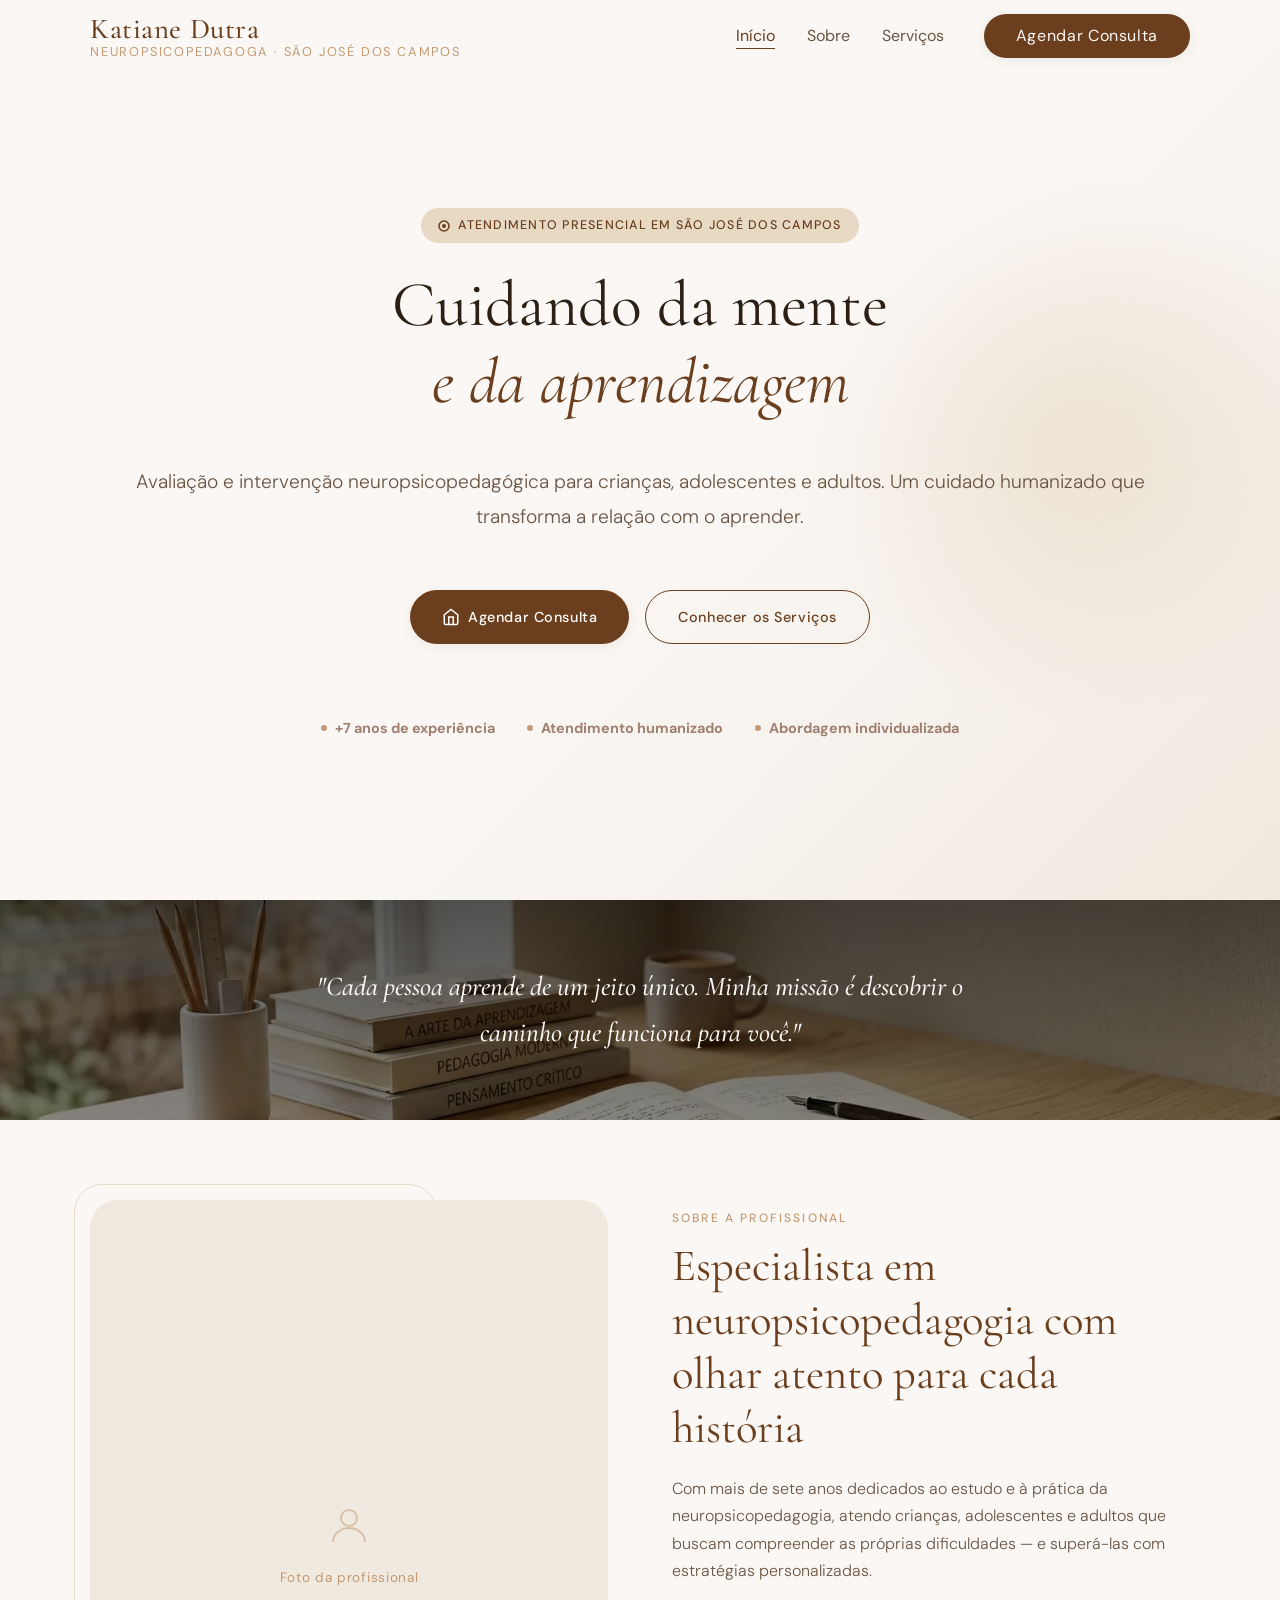
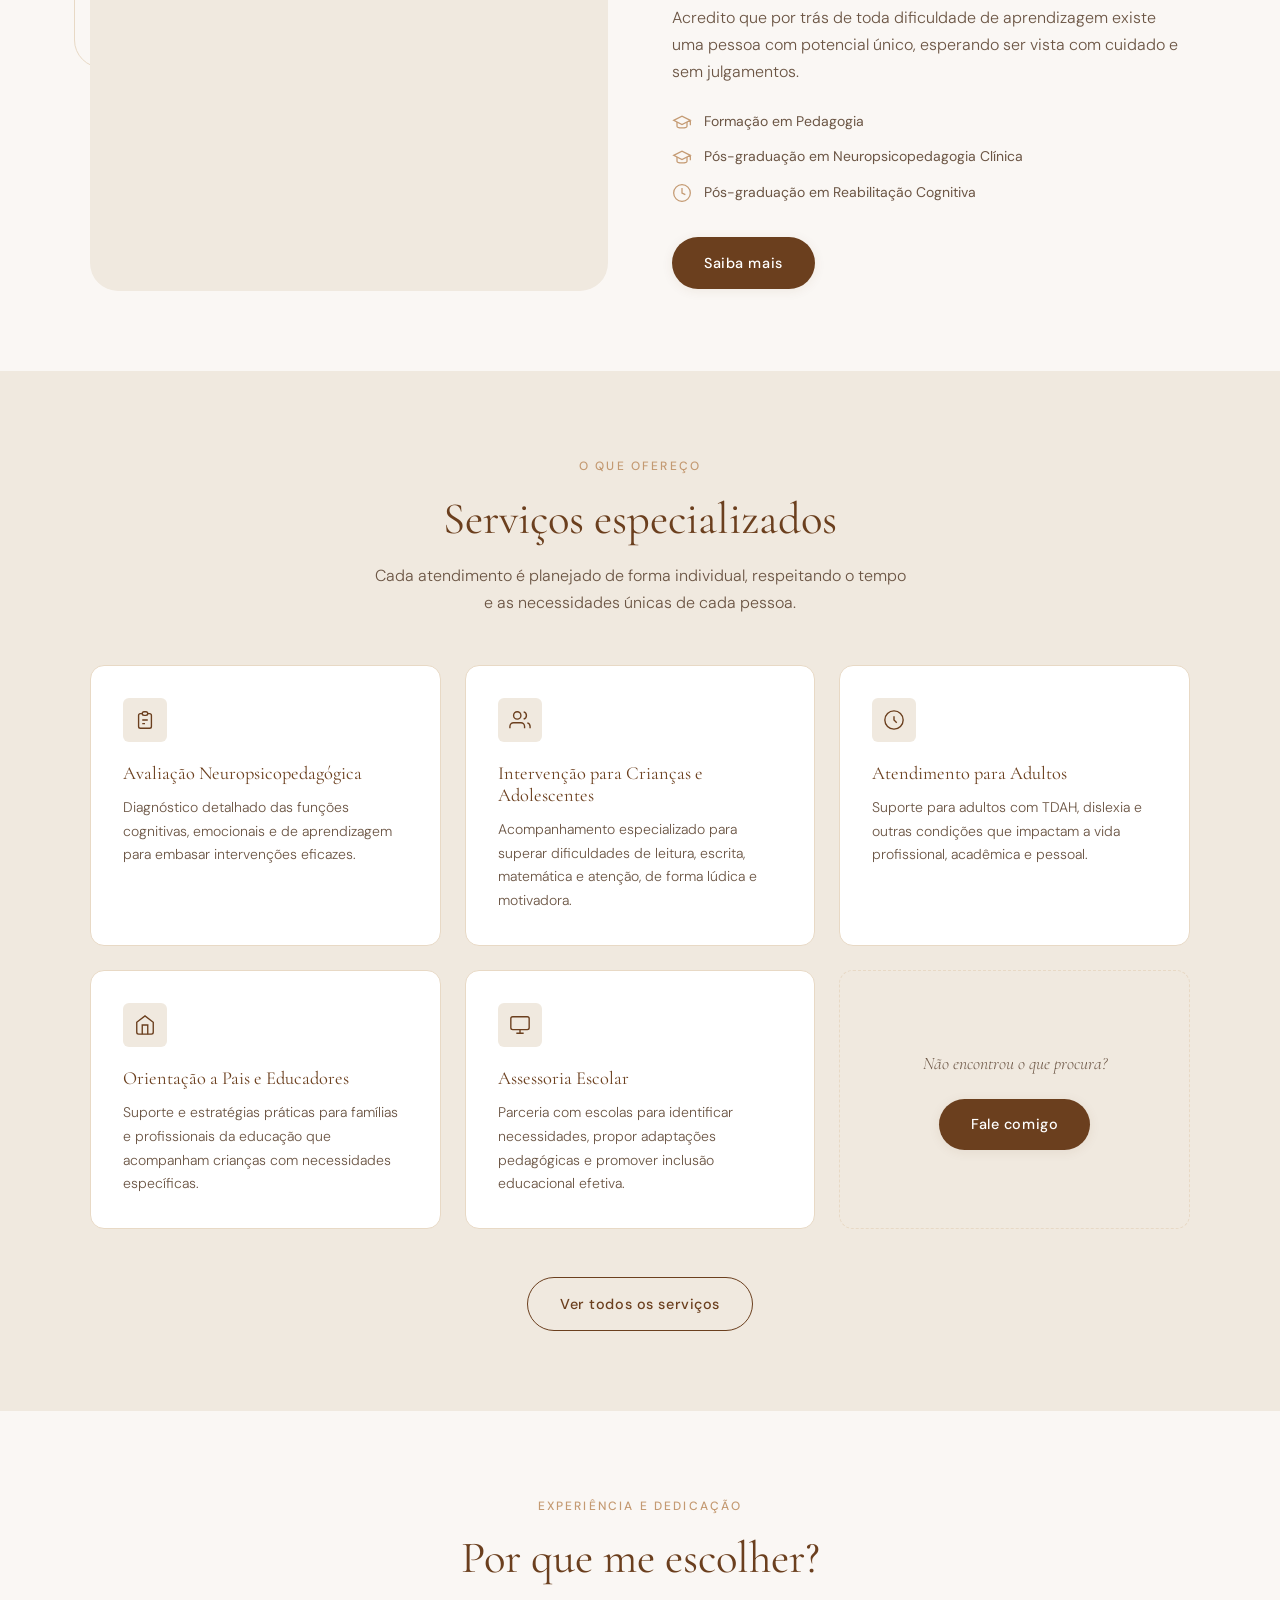
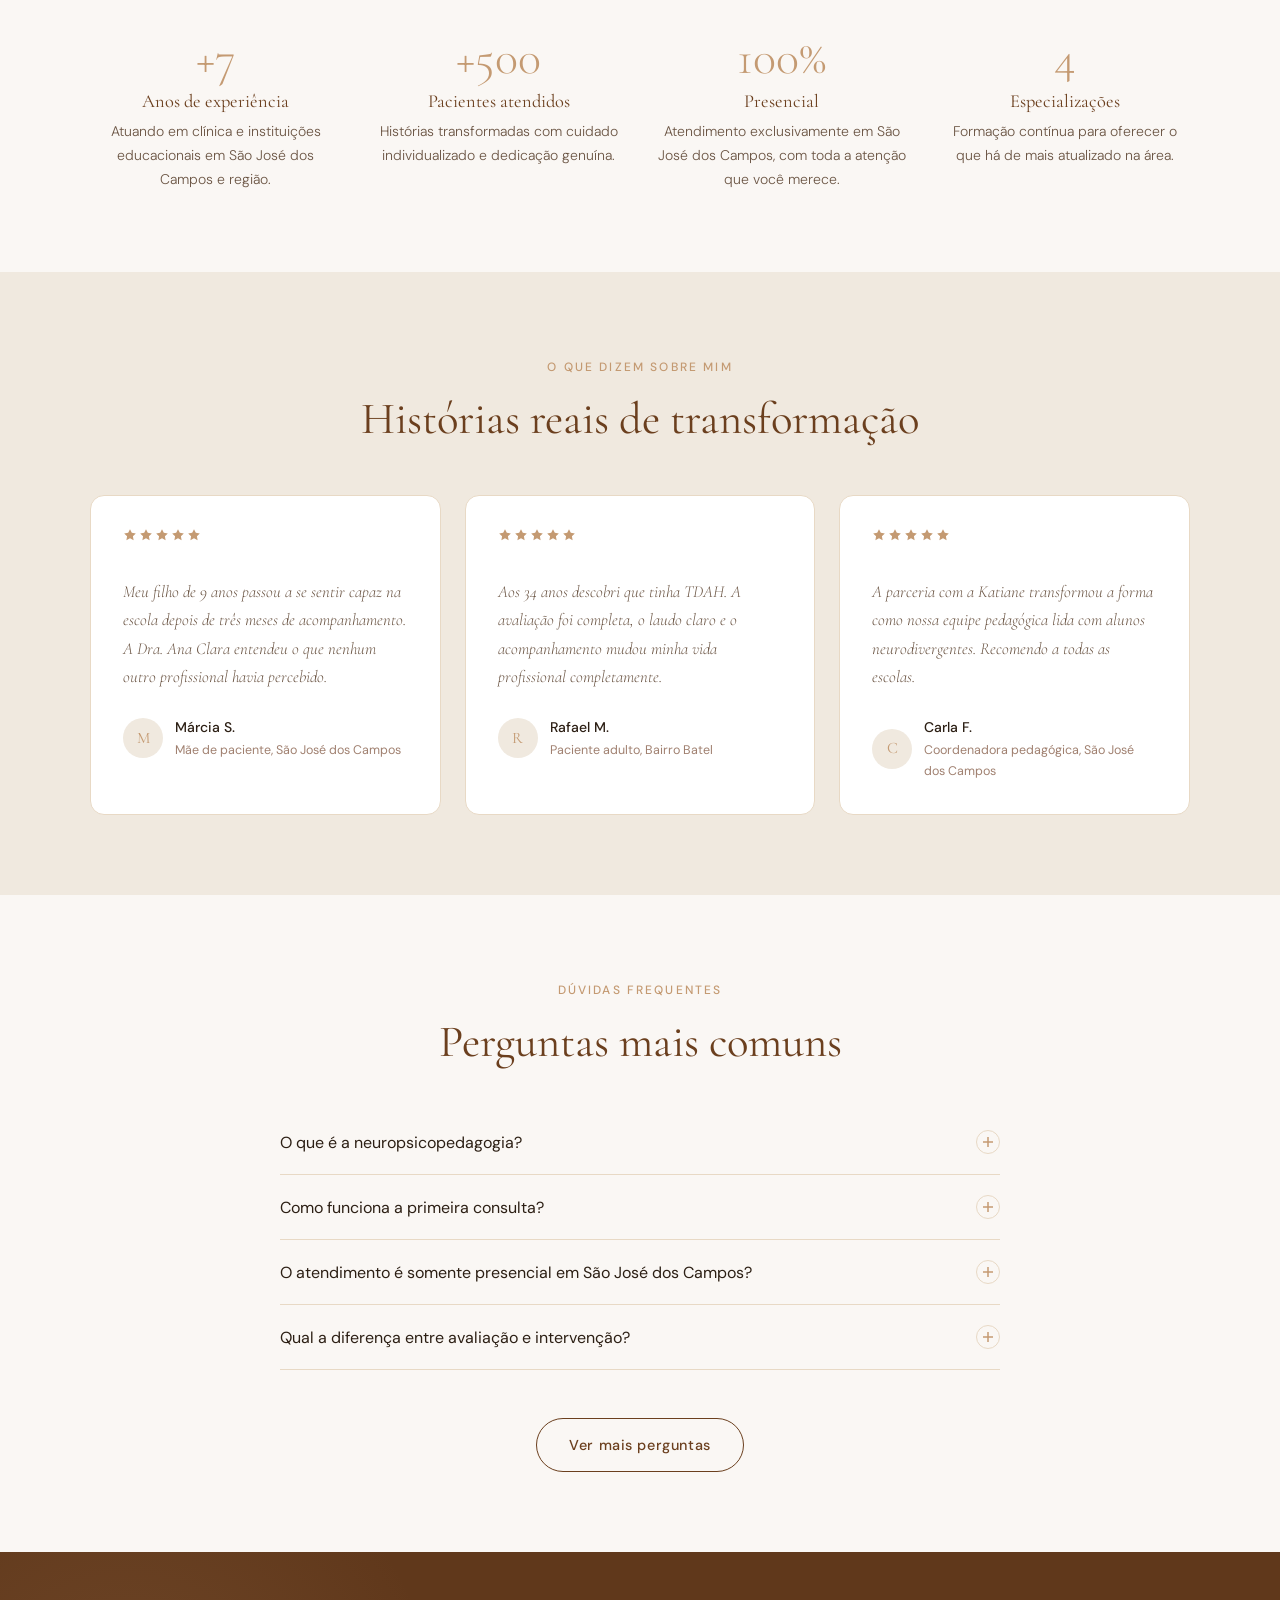
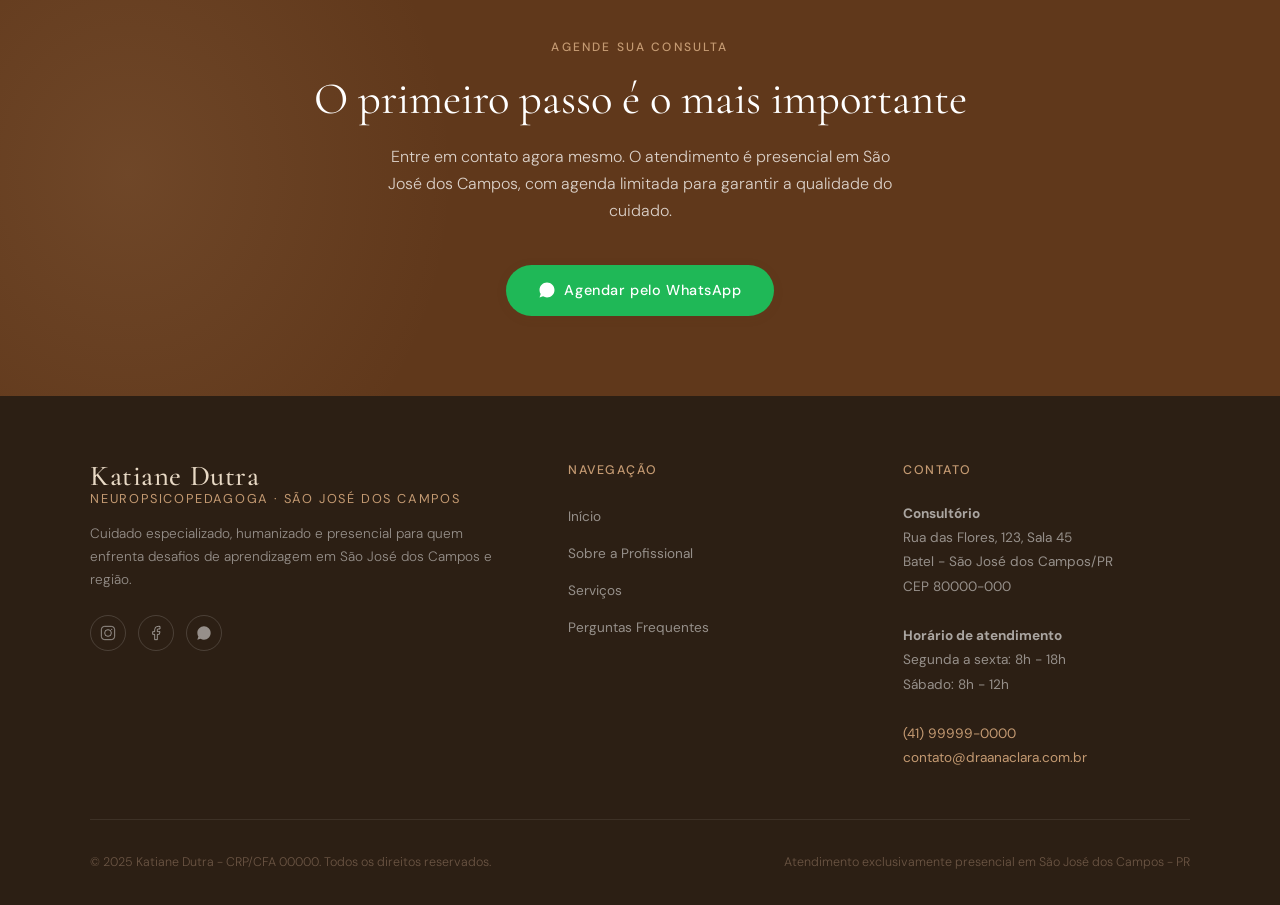
==== index.html @ 69adfb3d "Primeiro commit" ====
<!doctype html>
<html lang="pt-BR">
  <head>
    <meta charset="UTF-8" />
    <meta name="viewport" content="width=device-width, initial-scale=1.0" />

    <!-- SEO -->
    <title>
      Katiane Dutra | Neuropsicopedagoga em São José dos Campos - Atendimento
      Presencial
    </title>
    <meta
      name="description"
      content="Neuropsicopedagoga em São José dos Campos especializada em avaliação e intervenção para crianças, adolescentes e adultos com dificuldades de aprendizagem, TDAH e TEA. Atendimento presencial e humanizado."
    />
    <meta
      name="keywords"
      content="neuropsicopedagoga São José dos Campos, dificuldades de aprendizagem São José dos Campos, TDAH, TEA, avaliação neuropsicopedagógica, atendimento presencial São José dos Campos"
    />
    <meta name="robots" content="index, follow" />
    <link rel="canonical" href="https://www.draanaclara.com.br/index.html" />

    <!-- Open Graph -->
    <meta
      property="og:title"
      content="Katiane Dutra | Neuropsicopedagoga em São José dos Campos"
    />
    <meta
      property="og:description"
      content="Cuidado especializado para crianças, adolescentes e adultos com dificuldades de aprendizagem. Atendimento presencial em São José dos Campos."
    />
    <meta property="og:type" content="website" />
    <meta property="og:url" content="https://www.draanaclara.com.br/" />

    <!-- Schema Markup -->
    <script type="application/ld+json">
      {
        "@context": "https://schema.org",
        "@type": "ProfessionalService",
        "name": "Katiane Dutra - Neuropsicopedagoga",
        "description": "Atendimento neuropsicopedagógico presencial em São José dos Campos para crianças, adolescentes e adultos.",
        "url": "https://www.draanaclara.com.br",
        "telephone": "+55-41-99999-0000",
        "email": "contato@draanaclara.com.br",
        "address": {
          "@type": "PostalAddress",
          "streetAddress": "Rua das Flores, 123, Sala 45",
          "addressLocality": "São José dos Campos",
          "addressRegion": "PR",
          "postalCode": "80000-000",
          "addressCountry": "BR"
        },
        "geo": {
          "@type": "GeoCoordinates",
          "latitude": -25.4284,
          "longitude": -49.2733
        },
        "openingHours": "Mo-Fr 08:00-18:00",
        "priceRange": "$$",
        "areaServed": {
          "@type": "City",
          "name": "São José dos Campos"
        }
      }
    </script>

    <link rel="stylesheet" href="style.css" />
  </head>
  <body>
    <!-- ── HEADER ─────────────────────────────────────────── -->
    <header class="header" role="banner">
      <div class="container">
        <div class="header-inner">
          <a href="index.html" class="logo" aria-label="Ir para página inicial">
            <span class="logo-name">Katiane Dutra</span>
            <span class="logo-title"
              >Neuropsicopedagoga · São José dos Campos</span
            >
          </a>

          <nav aria-label="Navegação principal">
            <button
              class="menu-toggle"
              aria-expanded="false"
              aria-controls="nav-menu"
              aria-label="Abrir menu de navegação"
            >
              <span aria-hidden="true"></span>
              <span aria-hidden="true"></span>
              <span aria-hidden="true"></span>
            </button>

            <ul class="nav-links" id="nav-menu" role="list">
              <li><a href="index.html">Início</a></li>
              <li><a href="sobre.html">Sobre</a></li>
              <li><a href="servicos.html">Serviços</a></li>
              <a
                href="https://wa.me/5541999990000?text=Olá,%20gostaria%20de%20agendar%20uma%20consulta"
                class="btn-nav btn-primary nav-cta"
                target="_blank"
                rel="noopener noreferrer"
                aria-label="Agendar consulta via WhatsApp (abre nova aba)"
              >
                Agendar Consulta
              </a>
            </ul>
          </nav>
        </div>
      </div>
    </header>

    <!-- ── MAIN ───────────────────────────────────────────── -->
    <main id="conteudo-principal">
      <!-- Hero -->
      <section class="hero" aria-labelledby="hero-titulo">
        <div class="hero-bg" aria-hidden="true"></div>
        <div class="hero-ornament" aria-hidden="true"></div>

        <div class="container">
          <div class="hero-content">
            <div class="hero-label" aria-hidden="true">
              <svg
                width="12"
                height="12"
                viewBox="0 0 12 12"
                fill="none"
                aria-hidden="true"
              >
                <circle
                  cx="6"
                  cy="6"
                  r="5"
                  stroke="currentColor"
                  stroke-width="1.5"
                />
                <circle cx="6" cy="6" r="2" fill="currentColor" />
              </svg>
              Atendimento Presencial em São José dos Campos
            </div>

            <h1 id="hero-titulo">
              Cuidando da mente<br />
              <em>e da aprendizagem</em>
            </h1>

            <p class="hero-desc">
              Avaliação e intervenção neuropsicopedagógica para crianças,
              adolescentes e adultos. Um cuidado humanizado que transforma a
              relação com o aprender.
            </p>

            <div class="hero-actions">
              <a
                href="https://wa.me/5541999990000?text=Ol%C3%A1%2C%20gostaria%20de%20agendar%20uma%20consulta"
                class="btn btn-primary"
                target="_blank"
                rel="noopener noreferrer"
                aria-label="Agendar consulta via WhatsApp"
              >
                <svg
                  viewBox="0 0 24 24"
                  fill="none"
                  stroke="currentColor"
                  stroke-width="2"
                  aria-hidden="true"
                >
                  <path d="M3 9l9-7 9 7v11a2 2 0 01-2 2H5a2 2 0 01-2-2z" />
                  <polyline points="9,22 9,12 15,12 15,22" />
                </svg>
                Agendar Consulta
              </a>
              <a href="servicos.html" class="btn btn-outline">
                Conhecer os Serviços
              </a>
            </div>

            <div class="hero-trust" role="list" aria-label="Diferenciais">
              <div class="trust-item" role="listitem">
                <span class="trust-dot" aria-hidden="true"></span>
                <span>+7 anos de experiência</span>
              </div>
              <div class="trust-item" role="listitem">
                <span class="trust-dot" aria-hidden="true"></span>
                <span>Atendimento humanizado</span>
              </div>
              <div class="trust-item" role="listitem">
                <span class="trust-dot" aria-hidden="true"></span>
                <span>Abordagem individualizada</span>
              </div>
            </div>
          </div>
        </div>
      </section>

      <!-- Intro strip -->
      <div class="intro-strip" aria-label="Mensagem de boas-vindas">
        <div class="container">
          <div class="intro-strip-inner">
            <p>
              "Cada pessoa aprende de um jeito único. Minha missão é descobrir o
              caminho que funciona para você."
            </p>
          </div>
        </div>
      </div>

      <!-- Sobre (resumo) -->
      <section class="section" aria-labelledby="sobre-titulo-home">
        <div class="container">
          <div class="about-home">
            <div class="about-home-img reveal">
              <div
                class="img-placeholder"
                role="img"
                aria-label="Foto da Katiane Dutra"
              >
                <svg
                  viewBox="0 0 24 24"
                  fill="none"
                  stroke="currentColor"
                  stroke-width="1"
                  aria-hidden="true"
                >
                  <circle cx="12" cy="8" r="4" />
                  <path d="M4 20c0-4 3.6-7 8-7s8 3 8 7" />
                </svg>
                <span>Foto da profissional</span>
              </div>
            </div>

            <div class="about-home-text">
              <span class="section-label reveal">Sobre a profissional</span>
              <h2 id="sobre-titulo-home" class="reveal">
                Especialista em neuropsicopedagogia com olhar atento para cada
                história
              </h2>
              <p class="reveal">
                Com mais de sete anos dedicados ao estudo e à prática da
                neuropsicopedagogia, atendo crianças, adolescentes e adultos que
                buscam compreender as próprias dificuldades — e superá-las com
                estratégias personalizadas.
              </p>
              <p class="reveal">
                Acredito que por trás de toda dificuldade de aprendizagem existe
                uma pessoa com potencial único, esperando ser vista com cuidado
                e sem julgamentos.
              </p>

              <div class="credentials reveal" aria-label="Formação acadêmica">
                <div class="credential-item">
                  <svg
                    class="credential-icon"
                    viewBox="0 0 24 24"
                    fill="none"
                    stroke="currentColor"
                    stroke-width="1.5"
                    aria-hidden="true"
                  >
                    <path d="M22 10v6M2 10l10-5 10 5-10 5z" />
                    <path d="M6 12v5c0 1.1 2.7 2 6 2s6-.9 6-2v-5" />
                  </svg>
                  <span>Formação em Pedagogia</span>
                </div>
                <div class="credential-item">
                  <svg
                    class="credential-icon"
                    viewBox="0 0 24 24"
                    fill="none"
                    stroke="currentColor"
                    stroke-width="1.5"
                    aria-hidden="true"
                  >
                    <path d="M22 10v6M2 10l10-5 10 5-10 5z" />
                    <path d="M6 12v5c0 1.1 2.7 2 6 2s6-.9 6-2v-5" />
                  </svg>
                  <span>Pós-graduação em Neuropsicopedagogia Clínica</span>
                </div>
                <div class="credential-item">
                  <svg
                    class="credential-icon"
                    viewBox="0 0 24 24"
                    fill="none"
                    stroke="currentColor"
                    stroke-width="1.5"
                    aria-hidden="true"
                  >
                    <circle cx="12" cy="12" r="10" />
                    <polyline points="12 6 12 12 16 14" />
                  </svg>
                  <span>Pós-graduação em Reabilitação Cognitiva</span>
                </div>
              </div>

              <a
                href="sobre.html"
                class="btn btn-primary reveal"
                aria-label="Saber mais sobre a profissional"
              >
                Saiba mais
              </a>
            </div>
          </div>
        </div>
      </section>

      <!-- Serviços -->
      <section
        class="section diferenciais"
        aria-labelledby="servicos-titulo-home"
      >
        <div class="container">
          <div class="text-center">
            <span class="section-label reveal">O que ofereço</span>
            <h2 id="servicos-titulo-home" class="reveal">
              Serviços especializados
            </h2>
            <p class="reveal" style="max-width: 540px; margin: 1rem auto 0">
              Cada atendimento é planejado de forma individual, respeitando o
              tempo e as necessidades únicas de cada pessoa.
            </p>
          </div>

          <div class="services-grid">
            <article class="service-card reveal">
              <div class="service-icon" aria-hidden="true">
                <svg
                  viewBox="0 0 24 24"
                  fill="none"
                  stroke="currentColor"
                  stroke-width="1.5"
                >
                  <path
                    d="M9 5H7a2 2 0 00-2 2v12a2 2 0 002 2h10a2 2 0 002-2V7a2 2 0 00-2-2h-2"
                  />
                  <rect x="9" y="3" width="6" height="4" rx="2" />
                  <line x1="9" y1="12" x2="15" y2="12" />
                  <line x1="9" y1="16" x2="12" y2="16" />
                </svg>
              </div>
              <h3>Avaliação Neuropsicopedagógica</h3>
              <p>
                Diagnóstico detalhado das funções cognitivas, emocionais e de
                aprendizagem para embasar intervenções eficazes.
              </p>
            </article>

            <article class="service-card reveal">
              <div class="service-icon" aria-hidden="true">
                <svg
                  viewBox="0 0 24 24"
                  fill="none"
                  stroke="currentColor"
                  stroke-width="1.5"
                >
                  <path d="M17 21v-2a4 4 0 00-4-4H5a4 4 0 00-4 4v2" />
                  <circle cx="9" cy="7" r="4" />
                  <path d="M23 21v-2a4 4 0 00-3-3.87" />
                  <path d="M16 3.13a4 4 0 010 7.75" />
                </svg>
              </div>
              <h3>Intervenção para Crianças e Adolescentes</h3>
              <p>
                Acompanhamento especializado para superar dificuldades de
                leitura, escrita, matemática e atenção, de forma lúdica e
                motivadora.
              </p>
            </article>

            <article class="service-card reveal">
              <div class="service-icon" aria-hidden="true">
                <svg
                  viewBox="0 0 24 24"
                  fill="none"
                  stroke="currentColor"
                  stroke-width="1.5"
                >
                  <circle cx="12" cy="12" r="10" />
                  <path d="M12 8v4l3 3" />
                </svg>
              </div>
              <h3>Atendimento para Adultos</h3>
              <p>
                Suporte para adultos com TDAH, dislexia e outras condições que
                impactam a vida profissional, acadêmica e pessoal.
              </p>
            </article>

            <article class="service-card reveal">
              <div class="service-icon" aria-hidden="true">
                <svg
                  viewBox="0 0 24 24"
                  fill="none"
                  stroke="currentColor"
                  stroke-width="1.5"
                >
                  <path d="M3 9l9-7 9 7v11a2 2 0 01-2 2H5a2 2 0 01-2-2z" />
                  <polyline points="9,22 9,12 15,12 15,22" />
                </svg>
              </div>
              <h3>Orientação a Pais e Educadores</h3>
              <p>
                Suporte e estratégias práticas para famílias e profissionais da
                educação que acompanham crianças com necessidades específicas.
              </p>
            </article>

            <article class="service-card reveal">
              <div class="service-icon" aria-hidden="true">
                <svg
                  viewBox="0 0 24 24"
                  fill="none"
                  stroke="currentColor"
                  stroke-width="1.5"
                >
                  <rect x="2" y="3" width="20" height="14" rx="2" />
                  <line x1="8" y1="21" x2="16" y2="21" />
                  <line x1="12" y1="17" x2="12" y2="21" />
                </svg>
              </div>
              <h3>Assessoria Escolar</h3>
              <p>
                Parceria com escolas para identificar necessidades, propor
                adaptações pedagógicas e promover inclusão educacional efetiva.
              </p>
            </article>

            <article
              class="service-card reveal"
              style="
                display: flex;
                flex-direction: column;
                justify-content: center;
                align-items: center;
                text-align: center;
                background: var(--bg-warm);
                border-style: dashed;
              "
            >
              <p
                style="
                  font-family: var(--font-display);
                  font-size: 1.1rem;
                  font-style: italic;
                  margin-bottom: 1.25rem;
                "
              >
                Não encontrou o que procura?
              </p>
              <a
                href="https://wa.me/5541999990000"
                class="btn btn-primary"
                target="_blank"
                rel="noopener noreferrer"
              >
                Fale comigo
              </a>
            </article>
          </div>

          <div class="text-center mt-3 reveal">
            <a href="servicos.html" class="btn btn-outline"
              >Ver todos os serviços</a
            >
          </div>
        </div>
      </section>

      <!-- Diferenciais numéricos -->
      <section class="section" aria-labelledby="numeros-titulo">
        <div class="container">
          <div class="text-center">
            <span class="section-label reveal">Experiência e dedicação</span>
            <h2 id="numeros-titulo" class="reveal">Por que me escolher?</h2>
          </div>

          <div class="diferenciais-grid">
            <div class="diferencial-item reveal">
              <div class="diferencial-num" aria-label="Mais de sete anos">
                +7
              </div>
              <h4>Anos de experiência</h4>
              <p>
                Atuando em clínica e instituições educacionais em São José dos
                Campos e região.
              </p>
            </div>
            <div class="diferencial-item reveal">
              <div class="diferencial-num" aria-label="Mais de quinhentos">
                +500
              </div>
              <h4>Pacientes atendidos</h4>
              <p>
                Histórias transformadas com cuidado individualizado e dedicação
                genuína.
              </p>
            </div>
            <div class="diferencial-item reveal">
              <div class="diferencial-num" aria-label="Cem por cento">100%</div>
              <h4>Presencial</h4>
              <p>
                Atendimento exclusivamente em São José dos Campos, com toda a
                atenção que você merece.
              </p>
            </div>
            <div class="diferencial-item reveal">
              <div class="diferencial-num" aria-label="Quatro especializações">
                4
              </div>
              <h4>Especializações</h4>
              <p>
                Formação contínua para oferecer o que há de mais atualizado na
                área.
              </p>
            </div>
          </div>
        </div>
      </section>

      <!-- Depoimentos -->
      <section
        class="section"
        style="background: var(--bg-warm)"
        aria-labelledby="depoimentos-titulo"
      >
        <div class="container">
          <div class="text-center">
            <span class="section-label reveal">O que dizem sobre mim</span>
            <h2 id="depoimentos-titulo" class="reveal">
              Histórias reais de transformação
            </h2>
          </div>

          <div class="testimonials-grid">
            <article
              class="testimonial-card reveal"
              aria-label="Depoimento de mãe de paciente"
            >
              <div class="stars" aria-label="5 estrelas" role="img">
                <svg
                  width="14"
                  height="14"
                  viewBox="0 0 24 24"
                  fill="currentColor"
                  aria-hidden="true"
                >
                  <path
                    d="M12 2l3.09 6.26L22 9.27l-5 4.87 1.18 6.88L12 17.77l-6.18 3.25L7 14.14 2 9.27l6.91-1.01L12 2z"
                  />
                </svg>
                <svg
                  width="14"
                  height="14"
                  viewBox="0 0 24 24"
                  fill="currentColor"
                  aria-hidden="true"
                >
                  <path
                    d="M12 2l3.09 6.26L22 9.27l-5 4.87 1.18 6.88L12 17.77l-6.18 3.25L7 14.14 2 9.27l6.91-1.01L12 2z"
                  />
                </svg>
                <svg
                  width="14"
                  height="14"
                  viewBox="0 0 24 24"
                  fill="currentColor"
                  aria-hidden="true"
                >
                  <path
                    d="M12 2l3.09 6.26L22 9.27l-5 4.87 1.18 6.88L12 17.77l-6.18 3.25L7 14.14 2 9.27l6.91-1.01L12 2z"
                  />
                </svg>
                <svg
                  width="14"
                  height="14"
                  viewBox="0 0 24 24"
                  fill="currentColor"
                  aria-hidden="true"
                >
                  <path
                    d="M12 2l3.09 6.26L22 9.27l-5 4.87 1.18 6.88L12 17.77l-6.18 3.25L7 14.14 2 9.27l6.91-1.01L12 2z"
                  />
                </svg>
                <svg
                  width="14"
                  height="14"
                  viewBox="0 0 24 24"
                  fill="currentColor"
                  aria-hidden="true"
                >
                  <path
                    d="M12 2l3.09 6.26L22 9.27l-5 4.87 1.18 6.88L12 17.77l-6.18 3.25L7 14.14 2 9.27l6.91-1.01L12 2z"
                  />
                </svg>
              </div>
              <p class="testimonial-text">
                Meu filho de 9 anos passou a se sentir capaz na escola depois de
                três meses de acompanhamento. A Dra. Ana Clara entendeu o que
                nenhum outro profissional havia percebido.
              </p>
              <div class="testimonial-author">
                <div class="author-avatar" aria-hidden="true">M</div>
                <div>
                  <div class="author-name">Márcia S.</div>
                  <div class="author-desc">
                    Mãe de paciente, São José dos Campos
                  </div>
                </div>
              </div>
            </article>

            <article
              class="testimonial-card reveal"
              aria-label="Depoimento de adulto atendido"
            >
              <div class="stars" aria-label="5 estrelas" role="img">
                <svg
                  width="14"
                  height="14"
                  viewBox="0 0 24 24"
                  fill="currentColor"
                  aria-hidden="true"
                >
                  <path
                    d="M12 2l3.09 6.26L22 9.27l-5 4.87 1.18 6.88L12 17.77l-6.18 3.25L7 14.14 2 9.27l6.91-1.01L12 2z"
                  />
                </svg>
                <svg
                  width="14"
                  height="14"
                  viewBox="0 0 24 24"
                  fill="currentColor"
                  aria-hidden="true"
                >
                  <path
                    d="M12 2l3.09 6.26L22 9.27l-5 4.87 1.18 6.88L12 17.77l-6.18 3.25L7 14.14 2 9.27l6.91-1.01L12 2z"
                  />
                </svg>
                <svg
                  width="14"
                  height="14"
                  viewBox="0 0 24 24"
                  fill="currentColor"
                  aria-hidden="true"
                >
                  <path
                    d="M12 2l3.09 6.26L22 9.27l-5 4.87 1.18 6.88L12 17.77l-6.18 3.25L7 14.14 2 9.27l6.91-1.01L12 2z"
                  />
                </svg>
                <svg
                  width="14"
                  height="14"
                  viewBox="0 0 24 24"
                  fill="currentColor"
                  aria-hidden="true"
                >
                  <path
                    d="M12 2l3.09 6.26L22 9.27l-5 4.87 1.18 6.88L12 17.77l-6.18 3.25L7 14.14 2 9.27l6.91-1.01L12 2z"
                  />
                </svg>
                <svg
                  width="14"
                  height="14"
                  viewBox="0 0 24 24"
                  fill="currentColor"
                  aria-hidden="true"
                >
                  <path
                    d="M12 2l3.09 6.26L22 9.27l-5 4.87 1.18 6.88L12 17.77l-6.18 3.25L7 14.14 2 9.27l6.91-1.01L12 2z"
                  />
                </svg>
              </div>
              <p class="testimonial-text">
                Aos 34 anos descobri que tinha TDAH. A avaliação foi completa, o
                laudo claro e o acompanhamento mudou minha vida profissional
                completamente.
              </p>
              <div class="testimonial-author">
                <div class="author-avatar" aria-hidden="true">R</div>
                <div>
                  <div class="author-name">Rafael M.</div>
                  <div class="author-desc">Paciente adulto, Bairro Batel</div>
                </div>
              </div>
            </article>

            <article
              class="testimonial-card reveal"
              aria-label="Depoimento de professora"
            >
              <div class="stars" aria-label="5 estrelas" role="img">
                <svg
                  width="14"
                  height="14"
                  viewBox="0 0 24 24"
                  fill="currentColor"
                  aria-hidden="true"
                >
                  <path
                    d="M12 2l3.09 6.26L22 9.27l-5 4.87 1.18 6.88L12 17.77l-6.18 3.25L7 14.14 2 9.27l6.91-1.01L12 2z"
                  />
                </svg>
                <svg
                  width="14"
                  height="14"
                  viewBox="0 0 24 24"
                  fill="currentColor"
                  aria-hidden="true"
                >
                  <path
                    d="M12 2l3.09 6.26L22 9.27l-5 4.87 1.18 6.88L12 17.77l-6.18 3.25L7 14.14 2 9.27l6.91-1.01L12 2z"
                  />
                </svg>
                <svg
                  width="14"
                  height="14"
                  viewBox="0 0 24 24"
                  fill="currentColor"
                  aria-hidden="true"
                >
                  <path
                    d="M12 2l3.09 6.26L22 9.27l-5 4.87 1.18 6.88L12 17.77l-6.18 3.25L7 14.14 2 9.27l6.91-1.01L12 2z"
                  />
                </svg>
                <svg
                  width="14"
                  height="14"
                  viewBox="0 0 24 24"
                  fill="currentColor"
                  aria-hidden="true"
                >
                  <path
                    d="M12 2l3.09 6.26L22 9.27l-5 4.87 1.18 6.88L12 17.77l-6.18 3.25L7 14.14 2 9.27l6.91-1.01L12 2z"
                  />
                </svg>
                <svg
                  width="14"
                  height="14"
                  viewBox="0 0 24 24"
                  fill="currentColor"
                  aria-hidden="true"
                >
                  <path
                    d="M12 2l3.09 6.26L22 9.27l-5 4.87 1.18 6.88L12 17.77l-6.18 3.25L7 14.14 2 9.27l6.91-1.01L12 2z"
                  />
                </svg>
              </div>
              <p class="testimonial-text">
                A parceria com a Katiane transformou a forma como nossa equipe
                pedagógica lida com alunos neurodivergentes. Recomendo a todas
                as escolas.
              </p>
              <div class="testimonial-author">
                <div class="author-avatar" aria-hidden="true">C</div>
                <div>
                  <div class="author-name">Carla F.</div>
                  <div class="author-desc">
                    Coordenadora pedagógica, São José dos Campos
                  </div>
                </div>
              </div>
            </article>
          </div>
        </div>
      </section>

      <!-- FAQ -->
      <section class="section" aria-labelledby="faq-titulo">
        <div class="container" style="max-width: 720px">
          <div class="text-center">
            <span class="section-label reveal">Dúvidas frequentes</span>
            <h2 id="faq-titulo" class="reveal">Perguntas mais comuns</h2>
          </div>

          <div class="faq-list reveal" role="list">
            <div class="faq-item" role="listitem">
              <button
                class="faq-question"
                aria-expanded="false"
                aria-controls="faq-1"
              >
                O que é a neuropsicopedagogia?
                <span class="faq-icon" aria-hidden="true">
                  <svg
                    width="12"
                    height="12"
                    viewBox="0 0 12 12"
                    fill="none"
                    stroke="currentColor"
                    stroke-width="1.5"
                  >
                    <line x1="6" y1="1" x2="6" y2="11" />
                    <line x1="1" y1="6" x2="11" y2="6" />
                  </svg>
                </span>
              </button>
              <div class="faq-answer" id="faq-1" role="region">
                <p>
                  A neuropsicopedagogia é uma área interdisciplinar que une
                  conhecimentos da neurociência, psicologia e pedagogia para
                  compreender como o cérebro aprende e identificar causas de
                  dificuldades de aprendizagem, propondo intervenções
                  específicas e eficazes para cada pessoa.
                </p>
              </div>
            </div>

            <div class="faq-item" role="listitem">
              <button
                class="faq-question"
                aria-expanded="false"
                aria-controls="faq-2"
              >
                Como funciona a primeira consulta?
                <span class="faq-icon" aria-hidden="true">
                  <svg
                    width="12"
                    height="12"
                    viewBox="0 0 12 12"
                    fill="none"
                    stroke="currentColor"
                    stroke-width="1.5"
                  >
                    <line x1="6" y1="1" x2="6" y2="11" />
                    <line x1="1" y1="6" x2="11" y2="6" />
                  </svg>
                </span>
              </button>
              <div class="faq-answer" id="faq-2" role="region">
                <p>
                  A primeira consulta é uma entrevista de acolhimento onde
                  conhecemos a história do paciente, as queixas principais e as
                  expectativas. Para crianças, os pais participam ativamente. A
                  partir daí, definimos juntos o caminho mais adequado —
                  avaliação, intervenção ou orientação.
                </p>
              </div>
            </div>

            <div class="faq-item" role="listitem">
              <button
                class="faq-question"
                aria-expanded="false"
                aria-controls="faq-3"
              >
                O atendimento é somente presencial em São José dos Campos?
                <span class="faq-icon" aria-hidden="true">
                  <svg
                    width="12"
                    height="12"
                    viewBox="0 0 12 12"
                    fill="none"
                    stroke="currentColor"
                    stroke-width="1.5"
                  >
                    <line x1="6" y1="1" x2="6" y2="11" />
                    <line x1="1" y1="6" x2="11" y2="6" />
                  </svg>
                </span>
              </button>
              <div class="faq-answer" id="faq-3" role="region">
                <p>
                  Sim. Acredito que o atendimento presencial oferece uma
                  conexão, qualidade e observação que não é possível replicar de
                  forma remota, especialmente em avaliações e intervenções
                  neuropsicopedagógicas. Por isso, atendo exclusivamente em meu
                  consultório em São José dos Campos.
                </p>
              </div>
            </div>

            <div class="faq-item" role="listitem">
              <button
                class="faq-question"
                aria-expanded="false"
                aria-controls="faq-4"
              >
                Qual a diferença entre avaliação e intervenção?
                <span class="faq-icon" aria-hidden="true">
                  <svg
                    width="12"
                    height="12"
                    viewBox="0 0 12 12"
                    fill="none"
                    stroke="currentColor"
                    stroke-width="1.5"
                  >
                    <line x1="6" y1="1" x2="6" y2="11" />
                    <line x1="1" y1="6" x2="11" y2="6" />
                  </svg>
                </span>
              </button>
              <div class="faq-answer" id="faq-4" role="region">
                <p>
                  A avaliação é o processo de investigação — identificamos o
                  perfil cognitivo e de aprendizagem por meio de testes e
                  observações, gerando um laudo completo. A intervenção é o
                  acompanhamento terapêutico semanal, onde trabalhamos
                  ativamente as dificuldades identificadas com estratégias
                  específicas.
                </p>
              </div>
            </div>
          </div>

          <div class="text-center mt-3 reveal">
            <a href="servicos.html#faq" class="btn btn-outline"
              >Ver mais perguntas</a
            >
          </div>
        </div>
      </section>

      <!-- CTA final -->
      <section class="cta-banner" aria-labelledby="cta-titulo">
        <div class="container" style="position: relative; z-index: 1">
          <span class="section-label">Agende sua consulta</span>
          <h2 id="cta-titulo">O primeiro passo é o mais importante</h2>
          <p>
            Entre em contato agora mesmo. O atendimento é presencial em São José
            dos Campos, com agenda limitada para garantir a qualidade do
            cuidado.
          </p>
          <div class="btn-actions">
            <a
              href="https://wa.me/5541999990000?text=Ol%C3%A1%2C%20gostaria%20de%20agendar%20uma%20consulta"
              class="btn btn-primary"
              target="_blank"
              rel="noopener noreferrer"
              style="background: #1fb857"
            >
              <svg viewBox="0 0 24 24" fill="currentColor" aria-hidden="true">
                <path
                  d="M17.472 14.382c-.297-.149-1.758-.867-2.03-.967-.273-.099-.471-.148-.67.15-.197.297-.767.966-.94 1.164-.173.199-.347.223-.644.075-.297-.15-1.255-.463-2.39-1.475-.883-.788-1.48-1.761-1.653-2.059-.173-.297-.018-.458.13-.606.134-.133.298-.347.446-.52.149-.174.198-.298.298-.497.099-.198.05-.371-.025-.52-.075-.149-.669-1.612-.916-2.207-.242-.579-.487-.5-.669-.51-.173-.008-.371-.01-.57-.01-.198 0-.52.074-.792.372-.272.297-1.04 1.016-1.04 2.479 0 1.462 1.065 2.875 1.213 3.074.149.198 2.096 3.2 5.077 4.487.709.306 1.262.489 1.694.625.712.227 1.36.195 1.871.118.571-.085 1.758-.719 2.006-1.413.248-.694.248-1.289.173-1.413-.074-.124-.272-.198-.57-.347z"
                />
                <path
                  d="M11.999 2C6.477 2 2 6.477 2 12c0 1.989.574 3.842 1.566 5.408L2 22l4.715-1.538A9.952 9.952 0 0012 22c5.523 0 10-4.477 10-10S17.523 2 11.999 2z"
                  fill-rule="evenodd"
                  clip-rule="evenodd"
                />
              </svg>
              Agendar pelo WhatsApp
            </a>
          </div>
        </div>
      </section>
    </main>

    <!-- ── FOOTER ──────────────────────────────────────────── -->
    <footer class="footer" role="contentinfo">
      <div class="container">
        <div class="footer-grid">
          <div class="footer-brand">
            <a href="index.html" class="logo" aria-label="Página inicial">
              <span class="logo-name">Katiane Dutra</span>
              <span class="logo-title"
                >Neuropsicopedagoga · São José dos Campos</span
              >
            </a>
            <p>
              Cuidado especializado, humanizado e presencial para quem enfrenta
              desafios de aprendizagem em São José dos Campos e região.
            </p>
            <div class="footer-social" aria-label="Redes sociais">
              <a href="#" aria-label="Instagram" rel="noopener noreferrer">
                <svg
                  viewBox="0 0 24 24"
                  fill="none"
                  stroke="currentColor"
                  stroke-width="1.5"
                  aria-hidden="true"
                >
                  <rect x="2" y="2" width="20" height="20" rx="5" />
                  <circle cx="12" cy="12" r="5" />
                  <circle
                    cx="17.5"
                    cy="6.5"
                    r="1"
                    fill="currentColor"
                    stroke="none"
                  />
                </svg>
              </a>
              <a href="#" aria-label="Facebook" rel="noopener noreferrer">
                <svg
                  viewBox="0 0 24 24"
                  fill="none"
                  stroke="currentColor"
                  stroke-width="1.5"
                  aria-hidden="true"
                >
                  <path
                    d="M18 2h-3a5 5 0 00-5 5v3H7v4h3v8h4v-8h3l1-4h-4V7a1 1 0 011-1h3z"
                  />
                </svg>
              </a>
              <a
                href="https://wa.me/5541999990000"
                aria-label="WhatsApp"
                target="_blank"
                rel="noopener noreferrer"
              >
                <svg viewBox="0 0 24 24" fill="currentColor" aria-hidden="true">
                  <path
                    d="M17.472 14.382c-.297-.149-1.758-.867-2.03-.967-.273-.099-.471-.148-.67.15-.197.297-.767.966-.94 1.164-.173.199-.347.223-.644.075-.297-.15-1.255-.463-2.39-1.475-.883-.788-1.48-1.761-1.653-2.059-.173-.297-.018-.458.13-.606.134-.133.298-.347.446-.52.149-.174.198-.298.298-.497.099-.198.05-.371-.025-.52-.075-.149-.669-1.612-.916-2.207-.242-.579-.487-.5-.669-.51-.173-.008-.371-.01-.57-.01-.198 0-.52.074-.792.372-.272.297-1.04 1.016-1.04 2.479 0 1.462 1.065 2.875 1.213 3.074.149.198 2.096 3.2 5.077 4.487.709.306 1.262.489 1.694.625.712.227 1.36.195 1.871.118.571-.085 1.758-.719 2.006-1.413.248-.694.248-1.289.173-1.413-.074-.124-.272-.198-.57-.347zM11.999 2C6.477 2 2 6.477 2 12c0 1.989.574 3.842 1.566 5.408L2 22l4.715-1.538A9.952 9.952 0 0012 22c5.523 0 10-4.477 10-10S17.523 2 11.999 2z"
                  />
                </svg>
              </a>
            </div>
          </div>

          <div class="footer-col">
            <h5>Navegação</h5>
            <ul role="list">
              <li><a href="index.html">Início</a></li>
              <li><a href="sobre.html">Sobre a Profissional</a></li>
              <li><a href="servicos.html">Serviços</a></li>
              <li><a href="servicos.html#faq">Perguntas Frequentes</a></li>
            </ul>
          </div>

          <div class="footer-col">
            <h5>Contato</h5>
            <address>
              <strong
                style="
                  color: rgba(255, 255, 255, 0.6);
                  font-style: normal;
                  font-size: 0.85rem;
                "
                >Consultório</strong
              ><br />
              Rua das Flores, 123, Sala 45<br />
              Batel - São José dos Campos/PR<br />
              CEP 80000-000<br /><br />
              <strong
                style="
                  color: rgba(255, 255, 255, 0.6);
                  font-style: normal;
                  font-size: 0.85rem;
                "
                >Horário de atendimento</strong
              ><br />
              Segunda a sexta: 8h - 18h<br />
              Sábado: 8h - 12h<br /><br />
              <a href="tel:+5541999990000" style="color: var(--brown-light)"
                >(41) 99999-0000</a
              ><br />
              <a
                href="mailto:contato@draanaclara.com.br"
                style="color: var(--brown-light)"
                >contato@draanaclara.com.br</a
              >
            </address>
          </div>
        </div>

        <div class="footer-bottom">
          <p>
            © 2025 Katiane Dutra - CRP/CFA 00000. Todos os direitos reservados.
          </p>
          <p>
            Atendimento exclusivamente presencial em São José dos Campos - PR
          </p>
        </div>
      </div>
    </footer>

    <script src="script.js"></script>
  </body>
</html>
---- style.css ----
/* ============================================================
   NEUROPSICOPEDAGOGA — Design System
   Paleta: bege claro, bege quente, marrom, crème
   Tipografia: Cormorant Garamond (display) + DM Sans (corpo)
   ============================================================ */

@import url("https://fonts.googleapis.com/css2?family=Cormorant+Garamond:ital,wght@0,300;0,400;0,500;0,600;1,300;1,400&family=DM+Sans:wght@300;400;500;600&display=swap");

/* ── Tokens ─────────────────────────────────────────────── */
:root {
  --bg: #faf7f4;
  --bg-warm: #f0e9df;
  --bg-dark: #60381b;
  --brown: #6b3f1e;
  --brown-mid: #9a5e35;
  --brown-light: #c49a72;
  --cream: #e8d9c5;
  --text: #2c1f14;
  --text-mid: #6b5544;
  --text-light: #a08070;
  --white: #ffffff;

  --font-display: "Cormorant Garamond", Georgia, serif;
  --font-body: "DM Sans", sans-serif;

  --radius-sm: 6px;
  --radius-md: 14px;
  --radius-lg: 28px;
  --radius-full: 999px;

  --shadow-sm: 0 2px 12px rgba(107, 63, 30, 0.08);
  --shadow-md: 0 8px 32px rgba(107, 63, 30, 0.13);
  --shadow-lg: 0 20px 60px rgba(107, 63, 30, 0.16);

  --trans: all 0.3s cubic-bezier(0.4, 0, 0.2, 1);
  --header-h: 72px;
}

/* ── Reset ───────────────────────────────────────────────── */
*,
*::before,
*::after {
  box-sizing: border-box;
  margin: 0;
  padding: 0;
}
html {
  scroll-behavior: smooth;
  font-size: 16px;
}
body {
  font-family: var(--font-body);
  background: var(--bg);
  color: var(--text);
  line-height: 1.7;
  overflow-x: hidden;
  -webkit-font-smoothing: antialiased;
}
img {
  max-width: 100%;
  display: block;
}
a {
  color: inherit;
  text-decoration: none;
}
ul {
  list-style: none;
}
button {
  font-family: var(--font-body);
  cursor: pointer;
  border: none;
  background: none;
}

/* Reduced motion */
@media (prefers-reduced-motion: reduce) {
  *,
  *::before,
  *::after {
    animation-duration: 0.01ms !important;
    transition-duration: 0.01ms !important;
  }
}

/* ── Acessibilidade ──────────────────────────────────────── */
.sr-only {
  position: absolute;
  width: 1px;
  height: 1px;
  padding: 0;
  margin: -1px;
  overflow: hidden;
  clip: rect(0, 0, 0, 0);
  white-space: nowrap;
  border: 0;
}
:focus-visible {
  outline: 2px solid var(--brown);
  outline-offset: 3px;
  border-radius: var(--radius-sm);
}
*:focus:not(:focus-visible) {
  outline: none;
}

/* ── Tipografia ──────────────────────────────────────────── */
h1,
h2,
h3,
h4 {
  font-family: var(--font-display);
  font-weight: 400;
  line-height: 1.2;
  color: var(--brown);
}
h1 {
  font-size: clamp(2.4rem, 6vw, 4.2rem);
}
h2 {
  font-size: clamp(1.8rem, 4vw, 2.8rem);
}
h3 {
  font-size: clamp(1.2rem, 2.5vw, 1.6rem);
}
h4 {
  font-size: 1.15rem;
}

p {
  color: var(--text-mid);
  font-weight: 300;
}

.section-label {
  display: inline-block;
  font-family: var(--font-body);
  font-size: 0.75rem;
  font-weight: 500;
  letter-spacing: 0.18em;
  text-transform: uppercase;
  color: var(--brown-light);
  margin-bottom: 1rem;
}

/* ── Botões ──────────────────────────────────────────────── */
.btn {
  display: inline-flex;
  align-items: center;
  gap: 0.5rem;
  font-family: var(--font-body);
  font-size: 0.9rem;
  font-weight: 500;
  letter-spacing: 0.04em;
  padding: 0.85rem 2rem;
  border-radius: var(--radius-full);
  transition: var(--trans);
  white-space: nowrap;
}
.btn-nav {
  display: inline-flex;
  align-items: center;
  gap: 0.5rem;
  font-family: var(--font-body);
  font-size: 0.9rem;
  font-weight: 500;
  letter-spacing: 0.04em;
  padding: 0.5rem 2rem;
  border-radius: var(--radius-full);
  transition: var(--trans);
  white-space: nowrap;
}
.btn-primary {
  background: var(--brown);
  color: var(--white);
  box-shadow: var(--shadow-sm);
}
.btn-primary:hover {
  background: var(--bg-dark);
  box-shadow: var(--shadow-md);
  transform: translateY(-2px);
}
.btn-outline {
  background: transparent;
  color: var(--brown);
  border: 1.5px solid var(--brown);
}
.btn-outline:hover {
  background: var(--brown);
  color: var(--white);
  transform: translateY(-2px);
}
.btn-light {
  background: var(--cream);
  color: var(--brown);
}
.btn-light:hover {
  background: var(--bg-warm);
  transform: translateY(-2px);
}
.btn svg {
  width: 18px;
  height: 18px;
  flex-shrink: 0;
}

/* ── Layout ──────────────────────────────────────────────── */
.container {
  width: 90%;
  max-width: 1100px;
  margin-inline: auto;
}
.section {
  padding: 5rem 0;
}
.section-sm {
  padding: 3rem 0;
}

/* ── Header / Nav ────────────────────────────────────────── */
.header {
  position: fixed;
  top: 0;
  left: 0;
  right: 0;
  height: var(--header-h);
  z-index: 1000;
  transition: var(--trans);
}
.header.scrolled {
  background: rgba(250, 247, 244, 0.95);
  backdrop-filter: blur(12px);
  box-shadow: var(--shadow-sm);
}
.header-inner {
  display: flex;
  align-items: center;
  justify-content: space-between;
  height: var(--header-h);
}
.logo {
  display: flex;
  flex-direction: column;
  line-height: 1.1;
}
.logo-name {
  font-family: var(--font-display);
  font-size: 1.8rem;
  font-weight: 500;
  color: var(--brown);
  letter-spacing: 0.02em;
}
.logo-title {
  font-size: 0.8rem;
  letter-spacing: 0.14em;
  text-transform: uppercase;
  color: var(--brown-light);
  font-weight: 400;
}

.nav-links {
  display: flex;
  align-items: center;
  gap: 2rem;
}
.nav-links a {
  font-size: 1rem;
  font-weight: 400;
  color: var(--text-mid);
  transition: var(--trans);
  position: relative;
}
.nav-links a::after {
  content: "";
  position: absolute;
  bottom: -3px;
  left: 0;
  width: 0;
  height: 1.5px;
  background: var(--brown);
  transition: var(--trans);
}
.nav-links a:hover,
.nav-links a.active {
  color: var(--brown);
}
.nav-links a:hover::after,
.nav-links a.active::after {
  width: 100%;
}

.nav-cta {
  margin-left: 0.5rem;
}

.nav-links .nav-cta {
  color: var(--bg);
}

.nav-links .nav-cta:hover {
  color: var(--bg);
}

.nav-links .nav-cta::after {
  display: none;
}

/* Mobile menu */
.menu-toggle {
  display: none;
  flex-direction: column;
  gap: 5px;
  padding: 8px;
  cursor: pointer;
  background: none;
  border: none;
}
.menu-toggle span {
  display: block;
  width: 24px;
  height: 1.5px;
  background: var(--brown);
  transition: var(--trans);
  transform-origin: center;
}
.menu-toggle[aria-expanded="true"] span:nth-child(1) {
  transform: translateY(6.5px) rotate(45deg);
}
.menu-toggle[aria-expanded="true"] span:nth-child(2) {
  opacity: 0;
}
.menu-toggle[aria-expanded="true"] span:nth-child(3) {
  transform: translateY(-6.5px) rotate(-45deg);
}

@media (max-width: 768px) {
  .menu-toggle {
    display: flex;
  }
  .nav-links {
    position: fixed;
    top: var(--header-h);
    left: 0;
    right: 0;
    background: var(--bg);
    flex-direction: column;
    align-items: flex-start;
    padding: 2rem;
    gap: 1.5rem;
    transform: translateY(-110%);
    opacity: 0;
    transition: var(--trans);
    box-shadow: var(--shadow-md);
    pointer-events: none;
  }
  .nav-links.open {
    transform: translateY(0);
    opacity: 1;
    pointer-events: all;
  }
  .nav-links a {
    font-size: 1.05rem;
  }
  .nav-cta {
    margin-left: 0;
  }
}

/* ── Hero ────────────────────────────────────────────────── */
.hero {
  min-height: 100vh;
  display: flex;
  align-items: center;
  padding-top: var(--header-h);
  position: relative;
  overflow: hidden;
}
.hero-bg {
  position: absolute;
  inset: 0;
  background: linear-gradient(135deg, var(--bg) 55%, var(--bg-warm) 100%);
  z-index: 0;
}
.hero-ornament {
  position: absolute;
  right: -80px;
  top: 50%;
  transform: translateY(-50%);
  width: clamp(280px, 45vw, 560px);
  height: clamp(280px, 45vw, 560px);
  border-radius: 50%;
  background: radial-gradient(circle, var(--cream) 0%, transparent 70%);
  opacity: 0.6;
  z-index: 0;
}
.hero-content {
  display: flex;
  flex-direction: column;
  gap: 1.5rem;
  z-index: 1;
  max-width: 1100px;
  align-items: center;
}
.hero-label {
  display: inline-flex;
  align-items: center;
  text-align: center;
  gap: 0.5rem;
  background: var(--cream);
  color: var(--brown);
  font-size: 0.78rem;
  font-weight: 500;
  letter-spacing: 0.1em;
  text-transform: uppercase;
  padding: 0.45rem 1.1rem;
  border-radius: var(--radius-full);
  margin-top: 1.5rem;
}
.hero h1 {
  margin-bottom: 1.25rem;
  color: var(--text);
  text-align: center;
  font-size: 4rem;
}
.hero h1 em {
  font-style: italic;
  color: var(--brown);
  text-align: center;
}
.hero-desc {
  font-size: 1.2rem;
  line-height: 1.8;
  color: var(--text-mid);
  margin-bottom: 2rem;
  font-weight: 300;
  text-align: center;
}
.hero-actions {
  display: flex;
  flex-wrap: wrap;
  gap: 1rem;
  margin-bottom: 3rem;
  justify-content: center;
}
.hero-trust {
  display: flex;
  flex-wrap: wrap;
  gap: 2rem;
  padding-bottom: 3rem;
  justify-content: center;
}
.trust-item {
  display: flex;
  align-items: center;
  gap: 0.5rem;
  font-size: 0.9rem;
  font-weight: 700;
  color: var(--text-light);
}
.trust-dot {
  width: 6px;
  height: 6px;
  border-radius: 50%;
  background: var(--brown-light);
  flex-shrink: 0;
}

/* Animação de entrada */
.hero-content > * {
  opacity: 0;
  transform: translateY(20px);
  animation: fadeUp 0.7s ease forwards;
}
.hero-content > *:nth-child(1) {
  animation-delay: 0.1s;
}
.hero-content > *:nth-child(2) {
  animation-delay: 0.25s;
}
.hero-content > *:nth-child(3) {
  animation-delay: 0.4s;
}
.hero-content > *:nth-child(4) {
  animation-delay: 0.55s;
}
.hero-content > *:nth-child(5) {
  animation-delay: 0.7s;
}

@keyframes fadeUp {
  to {
    opacity: 1;
    transform: translateY(0);
  }
}

/* ── Intro strip ─────────────────────────────────────────── */
.intro-strip {
  display: flex;
  align-items: center;
  padding: 4rem 0;

  background-image:
    linear-gradient(rgba(0, 0, 0, 0.65), rgba(0, 0, 0, 0.45)),
    url("images/a.webp");

  background-size: cover;
  background-position: center;
  background-repeat: no-repeat;
}

.intro-strip-inner {
  display: flex;
  justify-content: center;
}

.intro-strip p {
  color: var(--bg);
  font-size: 1.7rem;
  font-weight: 500;
  max-width: 680px;
  font-family: var(--font-display);
  font-style: italic;
  text-align: center;
}

/* ── Sobre resumo (Home) ─────────────────────────────────── */
.about-home {
  display: grid;
  grid-template-columns: 1fr 1fr;
  gap: 4rem;
  align-items: center;
}
.about-home-img {
  position: relative;
}
.about-home-img .img-placeholder {
  width: 100%;
  aspect-ratio: 3/4;
  border-radius: var(--radius-lg);
  background: var(--bg-warm);
  display: flex;
  flex-direction: column;
  align-items: center;
  justify-content: center;
  gap: 1rem;
  color: var(--brown-light);
  font-size: 0.85rem;
  letter-spacing: 0.05em;
}
.about-home-img .img-placeholder svg {
  width: 48px;
  height: 48px;
  opacity: 0.5;
}
.about-home-img::before {
  content: "";
  position: absolute;
  top: -16px;
  left: -16px;
  width: 70%;
  height: 70%;
  border: 1.5px solid var(--cream);
  border-radius: var(--radius-lg);
  z-index: -1;
}
.about-home-text .section-label {
  margin-bottom: 0.75rem;
}
.about-home-text h2 {
  margin-bottom: 1.25rem;
}
.about-home-text p {
  margin-bottom: 1.25rem;
}
.about-home-text .credentials {
  display: flex;
  flex-direction: column;
  gap: 0.75rem;
  margin: 1.5rem 0 2rem;
}
.credential-item {
  display: flex;
  align-items: flex-start;
  gap: 0.75rem;
  font-size: 0.875rem;
  color: var(--text-mid);
}
.credential-icon {
  width: 20px;
  height: 20px;
  color: var(--brown-light);
  flex-shrink: 0;
  margin-top: 2px;
}

@media (max-width: 768px) {
  .about-home {
    grid-template-columns: 1fr;
  }
  .about-home-img {
    order: -1;
    max-width: 340px;
    margin: 0 auto;
  }
}

/* ── Serviços cards ──────────────────────────────────────── */
.services-grid {
  display: grid;
  grid-template-columns: repeat(auto-fit, minmax(280px, 1fr));
  gap: 1.5rem;
  margin-top: 3rem;
}
.service-card {
  background: var(--white);
  border: 1px solid var(--cream);
  border-radius: var(--radius-md);
  padding: 2rem;
  transition: var(--trans);
  position: relative;
  overflow: hidden;
}
.service-card::before {
  content: "";
  position: absolute;
  top: 0;
  left: 0;
  right: 0;
  height: 3px;
  background: var(--brown-light);
  transform: scaleX(0);
  transform-origin: left;
  transition: var(--trans);
}
.service-card:hover {
  box-shadow: var(--shadow-md);
  transform: translateY(-4px);
  border-color: var(--cream);
}
.service-card:hover::before {
  transform: scaleX(1);
}
.service-icon {
  width: 44px;
  height: 44px;
  background: var(--bg-warm);
  border-radius: var(--radius-sm);
  display: flex;
  align-items: center;
  justify-content: center;
  margin-bottom: 1.25rem;
  color: var(--brown);
}
.service-icon svg {
  width: 22px;
  height: 22px;
}
.service-card h3 {
  margin-bottom: 0.75rem;
  font-size: 1.15rem;
}
.service-card p {
  font-size: 0.875rem;
  line-height: 1.7;
}

/* ── Diferenciais ────────────────────────────────────────── */
.diferenciais {
  background: var(--bg-warm);
}
.diferenciais-grid {
  display: grid;
  grid-template-columns: repeat(auto-fit, minmax(220px, 1fr));
  gap: 2rem;
  margin-top: 3rem;
}
.diferencial-item {
  text-align: center;
}
.diferencial-num {
  font-family: var(--font-display);
  font-size: 3rem;
  font-weight: 300;
  color: var(--brown-light);
  line-height: 1;
  margin-bottom: 0.5rem;
}
.diferencial-item h4 {
  margin-bottom: 0.5rem;
}
.diferencial-item p {
  font-size: 0.875rem;
}

/* ── Depoimentos ─────────────────────────────────────────── */
.testimonials-grid {
  display: grid;
  grid-template-columns: repeat(auto-fit, minmax(280px, 1fr));
  gap: 1.5rem;
  margin-top: 3rem;
}
.testimonial-card {
  background: var(--white);
  border: 1px solid var(--cream);
  border-radius: var(--radius-md);
  padding: 2rem;
  position: relative;
}

.testimonial-text {
  font-style: italic;
  font-family: var(--font-display);
  font-size: 1.05rem;
  color: var(--text-mid);
  margin-bottom: 1.5rem;
  padding-top: 1.5rem;
  position: relative;
  z-index: 1;
}
.testimonial-author {
  display: flex;
  align-items: center;
  gap: 0.75rem;
}
.author-avatar {
  width: 40px;
  height: 40px;
  border-radius: 50%;
  background: var(--bg-warm);
  display: flex;
  align-items: center;
  justify-content: center;
  font-family: var(--font-display);
  font-size: 1rem;
  color: var(--brown-light);
  flex-shrink: 0;
}
.author-name {
  font-size: 0.875rem;
  font-weight: 500;
  color: var(--text);
}
.author-desc {
  font-size: 0.78rem;
  color: var(--text-light);
}
.stars {
  display: flex;
  gap: 2px;
  margin-bottom: 0.75rem;
  color: var(--brown-light);
}

/* ── FAQ ─────────────────────────────────────────────────── */
.faq-list {
  margin-top: 2.5rem;
}
.faq-item {
  border-bottom: 1px solid var(--cream);
}
.faq-question {
  width: 100%;
  display: flex;
  justify-content: space-between;
  align-items: center;
  padding: 1.25rem 0;
  font-size: 1rem;
  font-weight: 400;
  color: var(--text);
  text-align: left;
  gap: 1rem;
  transition: var(--trans);
  background: none;
  border: none;
  cursor: pointer;
  font-family: var(--font-body);
}
.faq-question:hover {
  color: var(--brown);
}
.faq-icon {
  width: 24px;
  height: 24px;
  border: 1px solid var(--cream);
  border-radius: 50%;
  display: flex;
  align-items: center;
  justify-content: center;
  flex-shrink: 0;
  transition: var(--trans);
  color: var(--brown-light);
}
.faq-question[aria-expanded="true"] .faq-icon {
  background: var(--brown);
  color: var(--white);
  border-color: var(--brown);
  transform: rotate(45deg);
}
.faq-answer {
  overflow: hidden;
  max-height: 0;
  transition:
    max-height 0.35s ease,
    padding 0.35s ease;
}
.faq-answer.open {
  max-height: 300px;
}
.faq-answer p {
  padding-bottom: 1.25rem;
  font-size: 0.9rem;
  line-height: 1.8;
}

/* ── CTA Banner ──────────────────────────────────────────── */
.cta-banner {
  background: var(--bg-dark);
  padding: 5rem 0;
  text-align: center;
  position: relative;
  overflow: hidden;
}
.cta-banner::before {
  content: "";
  position: absolute;
  top: -50%;
  left: -20%;
  width: 60%;
  height: 200%;
  background: radial-gradient(
    ellipse,
    rgba(196, 154, 114, 0.15) 0%,
    transparent 60%
  );
}
.cta-banner .section-label {
  color: var(--brown-light);
}
.cta-banner h2 {
  color: var(--white);
  margin-bottom: 1rem;
}
.cta-banner p {
  color: var(--bg);
  opacity: 0.8;
  max-width: 520px;
  margin: 0 auto 2.5rem;
}
.cta-banner .btn-actions {
  display: flex;
  justify-content: center;
  flex-wrap: wrap;
  gap: 1rem;
}

/* ── Footer ──────────────────────────────────────────────── */
.footer {
  background: var(--text);
  color: var(--cream);
  padding: 4rem 0 2rem;
}
.footer-grid {
  display: grid;
  grid-template-columns: 1.5fr 1fr 1fr;
  gap: 3rem;
  padding-bottom: 3rem;
  border-bottom: 1px solid rgba(255, 255, 255, 0.08);
}
.footer-brand .logo-name {
  color: var(--cream);
}
.footer-brand .logo-title {
  color: var(--brown-light);
}
.footer-brand p {
  color: rgba(255, 255, 255, 0.5);
  font-size: 0.85rem;
  margin-top: 1rem;
  line-height: 1.7;
}
.footer-social {
  display: flex;
  gap: 0.75rem;
  margin-top: 1.5rem;
}
.footer-social a {
  width: 36px;
  height: 36px;
  border: 1px solid rgba(255, 255, 255, 0.15);
  border-radius: 50%;
  display: flex;
  align-items: center;
  justify-content: center;
  color: rgba(255, 255, 255, 0.5);
  transition: var(--trans);
}
.footer-social a:hover {
  border-color: var(--brown-light);
  color: var(--brown-light);
}
.footer-social svg {
  width: 16px;
  height: 16px;
}
.footer-col h5 {
  font-family: var(--font-body);
  font-size: 0.78rem;
  font-weight: 500;
  letter-spacing: 0.12em;
  text-transform: uppercase;
  color: var(--brown-light);
  margin-bottom: 1.25rem;
}
.footer-col ul {
  display: flex;
  flex-direction: column;
  gap: 0.6rem;
}
.footer-col ul li a,
.footer-col address {
  font-size: 0.85rem;
  color: rgba(255, 255, 255, 0.5);
  font-style: normal;
  line-height: 1.8;
  transition: var(--trans);
}
.footer-col ul li a:hover {
  color: var(--cream);
}
.footer-bottom {
  display: flex;
  flex-wrap: wrap;
  justify-content: space-between;
  align-items: center;
  gap: 1rem;
  padding-top: 2rem;
  font-size: 0.78rem;
  color: rgba(255, 255, 255, 0.3);
}

@media (max-width: 768px) {
  .footer-grid {
    grid-template-columns: 1fr;
    gap: 2rem;
  }
}

/* ── Page Hero (interno) ─────────────────────────────────── */
.page-hero {
  padding: calc(var(--header-h) + 4rem) 0 4rem;
  background: linear-gradient(135deg, var(--bg) 60%, var(--bg-warm) 100%);
  text-align: center;
}
.page-hero p {
  max-width: 560px;
  margin: 1rem auto 0;
  font-size: 1.05rem;
}

/* ── Sobre page ──────────────────────────────────────────── */
.sobre-intro {
  display: grid;
  grid-template-columns: 1fr 1.6fr;
  gap: 4rem;
  align-items: start;
}
.sobre-img-wrap {
  position: sticky;
  top: calc(var(--header-h) + 2rem);
}
.sobre-img-wrap .img-placeholder {
  width: 100%;
  aspect-ratio: 4/5;
  border-radius: var(--radius-lg);
  background: var(--bg-warm);
  display: flex;
  flex-direction: column;
  align-items: center;
  justify-content: center;
  gap: 1rem;
  color: var(--brown-light);
  font-size: 0.82rem;
  letter-spacing: 0.05em;
}
.sobre-img-wrap .img-placeholder svg {
  width: 52px;
  height: 52px;
  opacity: 0.45;
}
.sobre-text h2 {
  margin-bottom: 1.25rem;
}
.sobre-text p {
  margin-bottom: 1.1rem;
}
.formacao-list {
  display: flex;
  flex-direction: column;
  gap: 1rem;
  margin: 1.5rem 0;
}
.formacao-item {
  display: flex;
  gap: 1rem;
  align-items: flex-start;
}
.formacao-marker {
  width: 8px;
  height: 8px;
  border-radius: 50%;
  background: var(--brown-light);
  flex-shrink: 0;
  margin-top: 8px;
}
.formacao-content strong {
  display: block;
  font-size: 0.9rem;
  font-weight: 500;
  color: var(--text);
}
.formacao-content span {
  font-size: 0.82rem;
  color: var(--text-light);
}
.valores-grid {
  display: grid;
  grid-template-columns: 1fr 1fr;
  gap: 1.25rem;
  margin-top: 2rem;
}
.valor-card {
  background: var(--bg);
  border: 1px solid var(--cream);
  border-radius: var(--radius-md);
  padding: 1.5rem;
}
.valor-card h4 {
  font-size: 1rem;
  margin-bottom: 0.4rem;
}
.valor-card p {
  font-size: 0.82rem;
}

@media (max-width: 768px) {
  .sobre-intro {
    grid-template-columns: 1fr;
  }
  .sobre-img-wrap {
    position: static;
    max-width: 300px;
    margin: 0 auto;
  }
  .valores-grid {
    grid-template-columns: 1fr;
  }
}

/* ── Pilares ─────────────────────────────────────────────── */
.pilares {
  background: var(--bg-dark);
}
.pilares .section-label {
  color: var(--brown-light);
}
.pilares h2 {
  color: var(--white);
}
.pilares-grid {
  display: grid;
  grid-template-columns: repeat(auto-fit, minmax(220px, 1fr));
  gap: 1.5rem;
  margin-top: 3rem;
}
.pilar-card {
  background: rgba(255, 255, 255, 0.05);
  border: 1px solid rgba(255, 255, 255, 0.08);
  border-radius: var(--radius-md);
  padding: 2rem;
  transition: var(--trans);
}
.pilar-card:hover {
  background: rgba(255, 255, 255, 0.08);
  transform: translateY(-3px);
}
.pilar-num {
  font-family: var(--font-display);
  font-size: 2.5rem;
  color: var(--brown-light);
  font-weight: 300;
  line-height: 1;
  margin-bottom: 1rem;
}
.pilar-card h4 {
  color: var(--white);
  margin-bottom: 0.5rem;
}
.pilar-card p {
  color: rgba(255, 255, 255, 0.5);
  font-size: 0.875rem;
}

/* ── Serviços page ───────────────────────────────────────── */
.servico-detalhe {
  display: grid;
  grid-template-columns: 1fr 1fr;
  gap: 4rem;
  align-items: center;
  padding: 4rem 0;
  border-bottom: 1px solid var(--cream);
}
.servico-detalhe:last-child {
  border-bottom: none;
}
.servico-detalhe.reverse .servico-img {
  order: 2;
}
.servico-detalhe.reverse .servico-content {
  order: 1;
}
.servico-img .img-placeholder {
  width: 100%;
  aspect-ratio: 4/3;
  border-radius: var(--radius-md);
  background: var(--bg-warm);
  display: flex;
  flex-direction: column;
  align-items: center;
  justify-content: center;
  gap: 0.75rem;
  color: var(--brown-light);
  font-size: 0.82rem;
}
.servico-img .img-placeholder svg {
  width: 40px;
  height: 40px;
  opacity: 0.45;
}
.servico-content .section-label {
  margin-bottom: 0.5rem;
}
.servico-content h2 {
  font-size: clamp(1.5rem, 3vw, 2.2rem);
  margin-bottom: 1rem;
}
.servico-content p {
  margin-bottom: 1rem;
}
.publico-alvo {
  background: var(--bg-warm);
  border-radius: var(--radius-sm);
  padding: 1rem 1.25rem;
  margin: 1.25rem 0;
  font-size: 0.875rem;
}
.publico-alvo strong {
  color: var(--brown);
  font-weight: 500;
  display: block;
  margin-bottom: 0.25rem;
}
.process-steps {
  display: flex;
  flex-direction: column;
  gap: 0.75rem;
  margin: 1.5rem 0;
}
.process-step {
  display: flex;
  gap: 1rem;
  align-items: flex-start;
  font-size: 0.875rem;
  color: var(--text-mid);
}
.step-num-badge {
  width: 24px;
  height: 24px;
  border-radius: 50%;
  background: var(--brown);
  color: var(--white);
  font-size: 0.72rem;
  font-weight: 500;
  display: flex;
  align-items: center;
  justify-content: center;
  flex-shrink: 0;
  margin-top: 1px;
}

@media (max-width: 768px) {
  .servico-detalhe {
    grid-template-columns: 1fr;
    gap: 2rem;
  }
  .servico-detalhe.reverse .servico-img,
  .servico-detalhe.reverse .servico-content {
    order: unset;
  }
}

/* ── Reveal animation ────────────────────────────────────── */
.reveal {
  opacity: 0;
  transform: translateY(28px);
  transition:
    opacity 0.7s ease,
    transform 0.7s ease;
}
.reveal.visible {
  opacity: 1;
  transform: translateY(0);
}

/* ── Utilidades ──────────────────────────────────────────── */
.text-center {
  text-align: center;
}
.mt-1 {
  margin-top: 1rem;
}
.mt-2 {
  margin-top: 2rem;
}
.mt-3 {
  margin-top: 3rem;
}
.mb-1 {
  margin-bottom: 1rem;
}
.mb-2 {
  margin-bottom: 2rem;
}
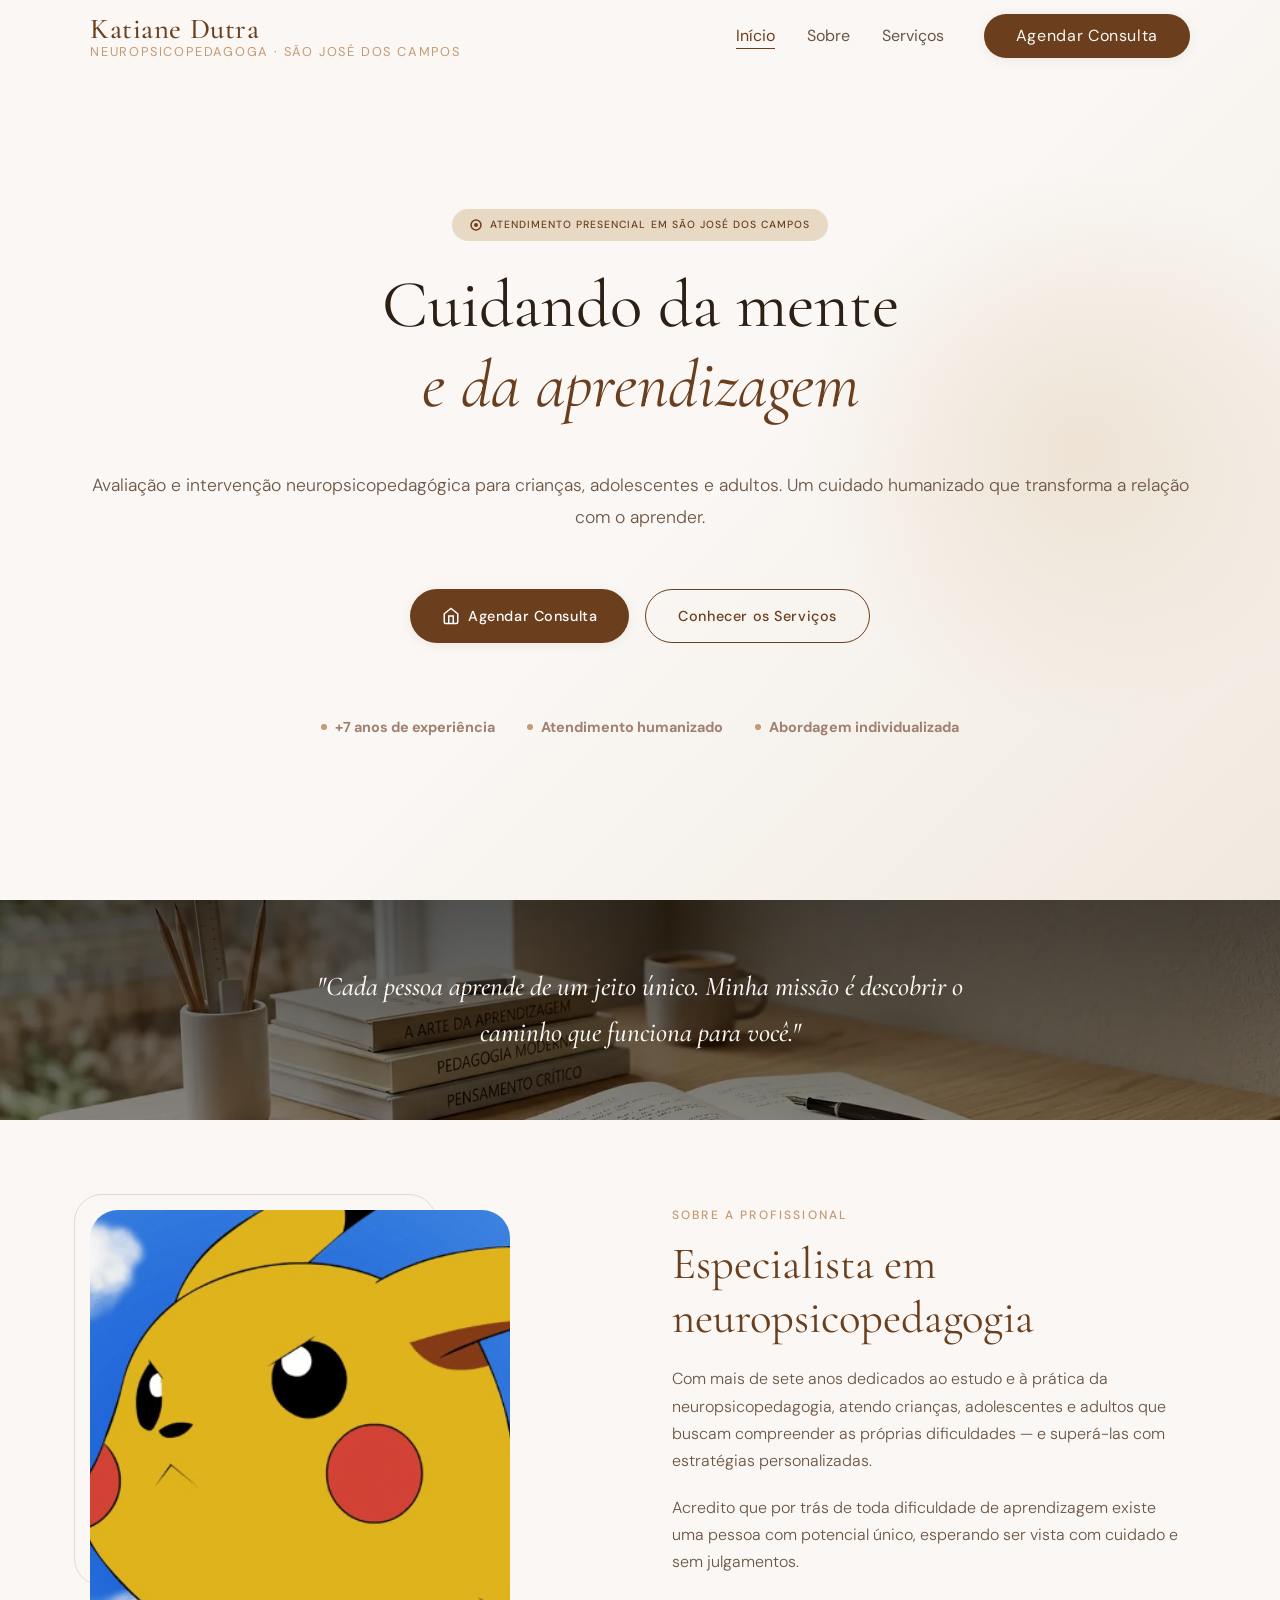
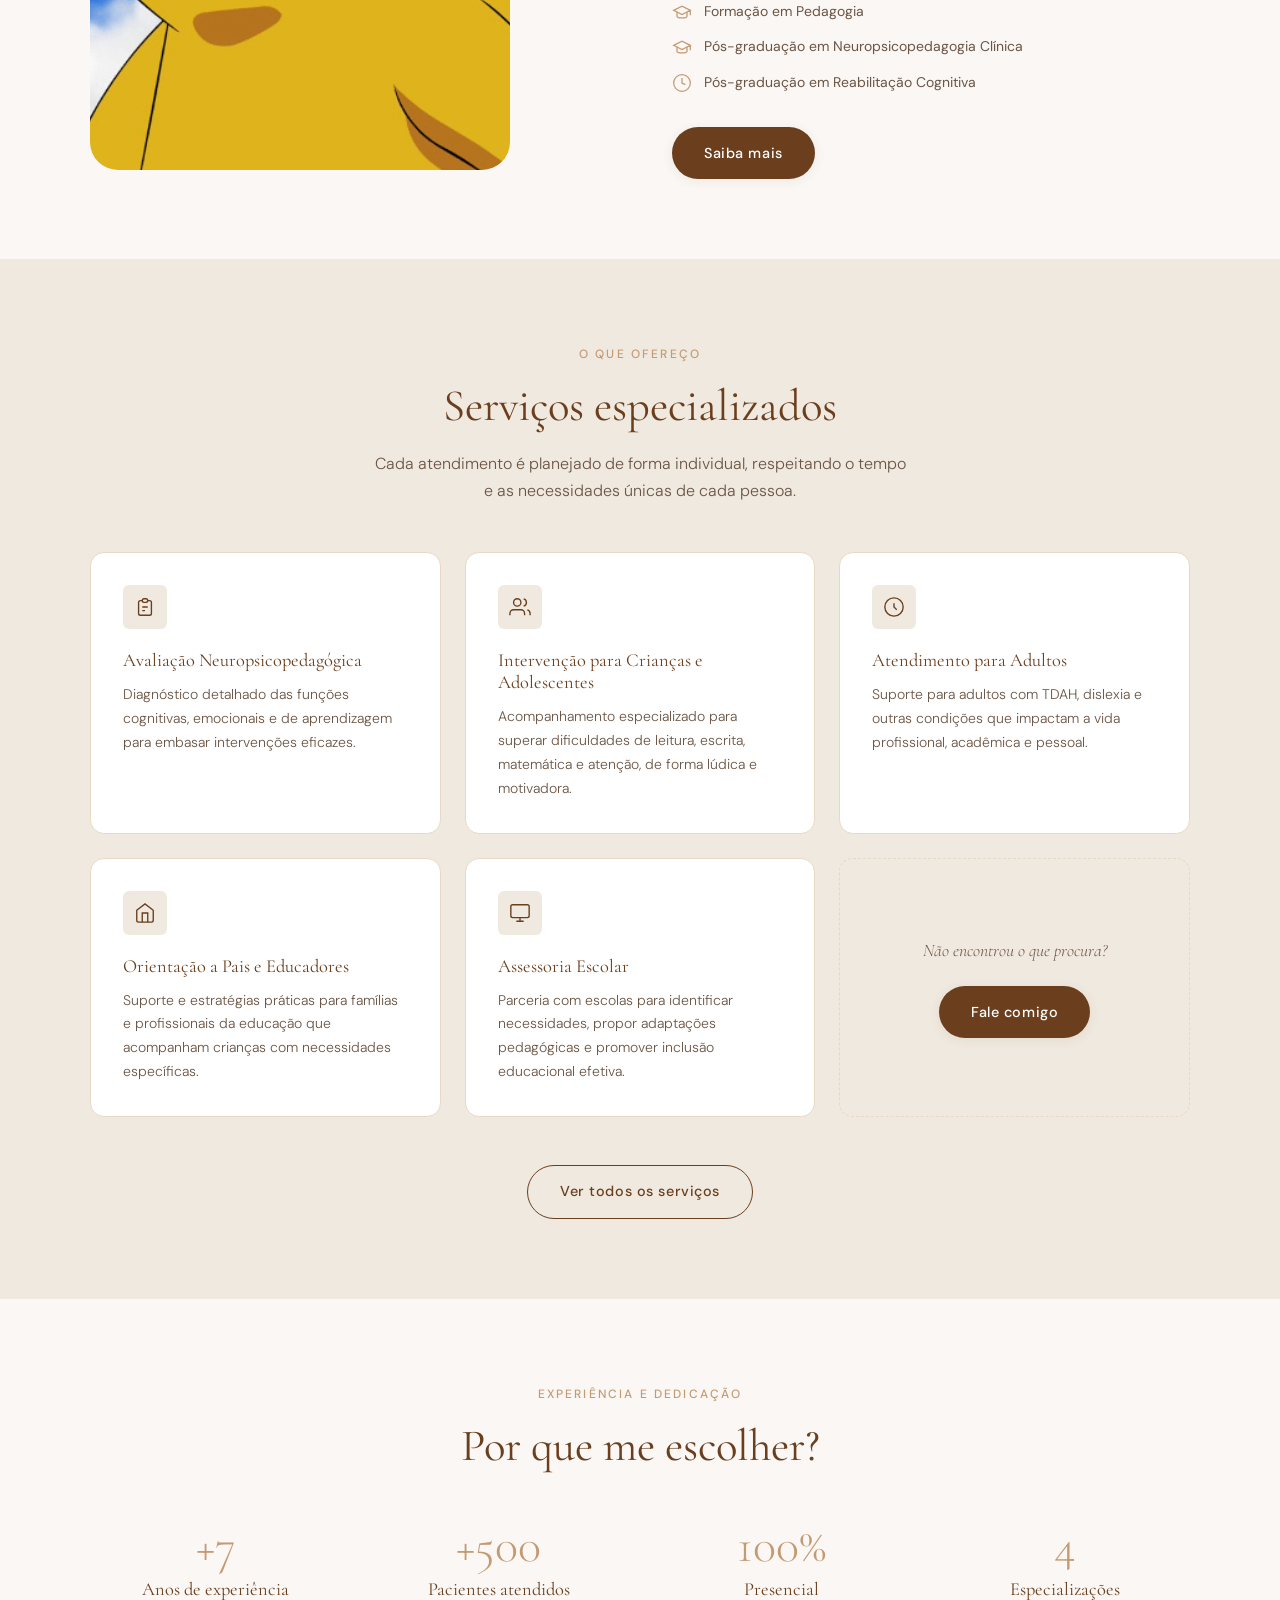
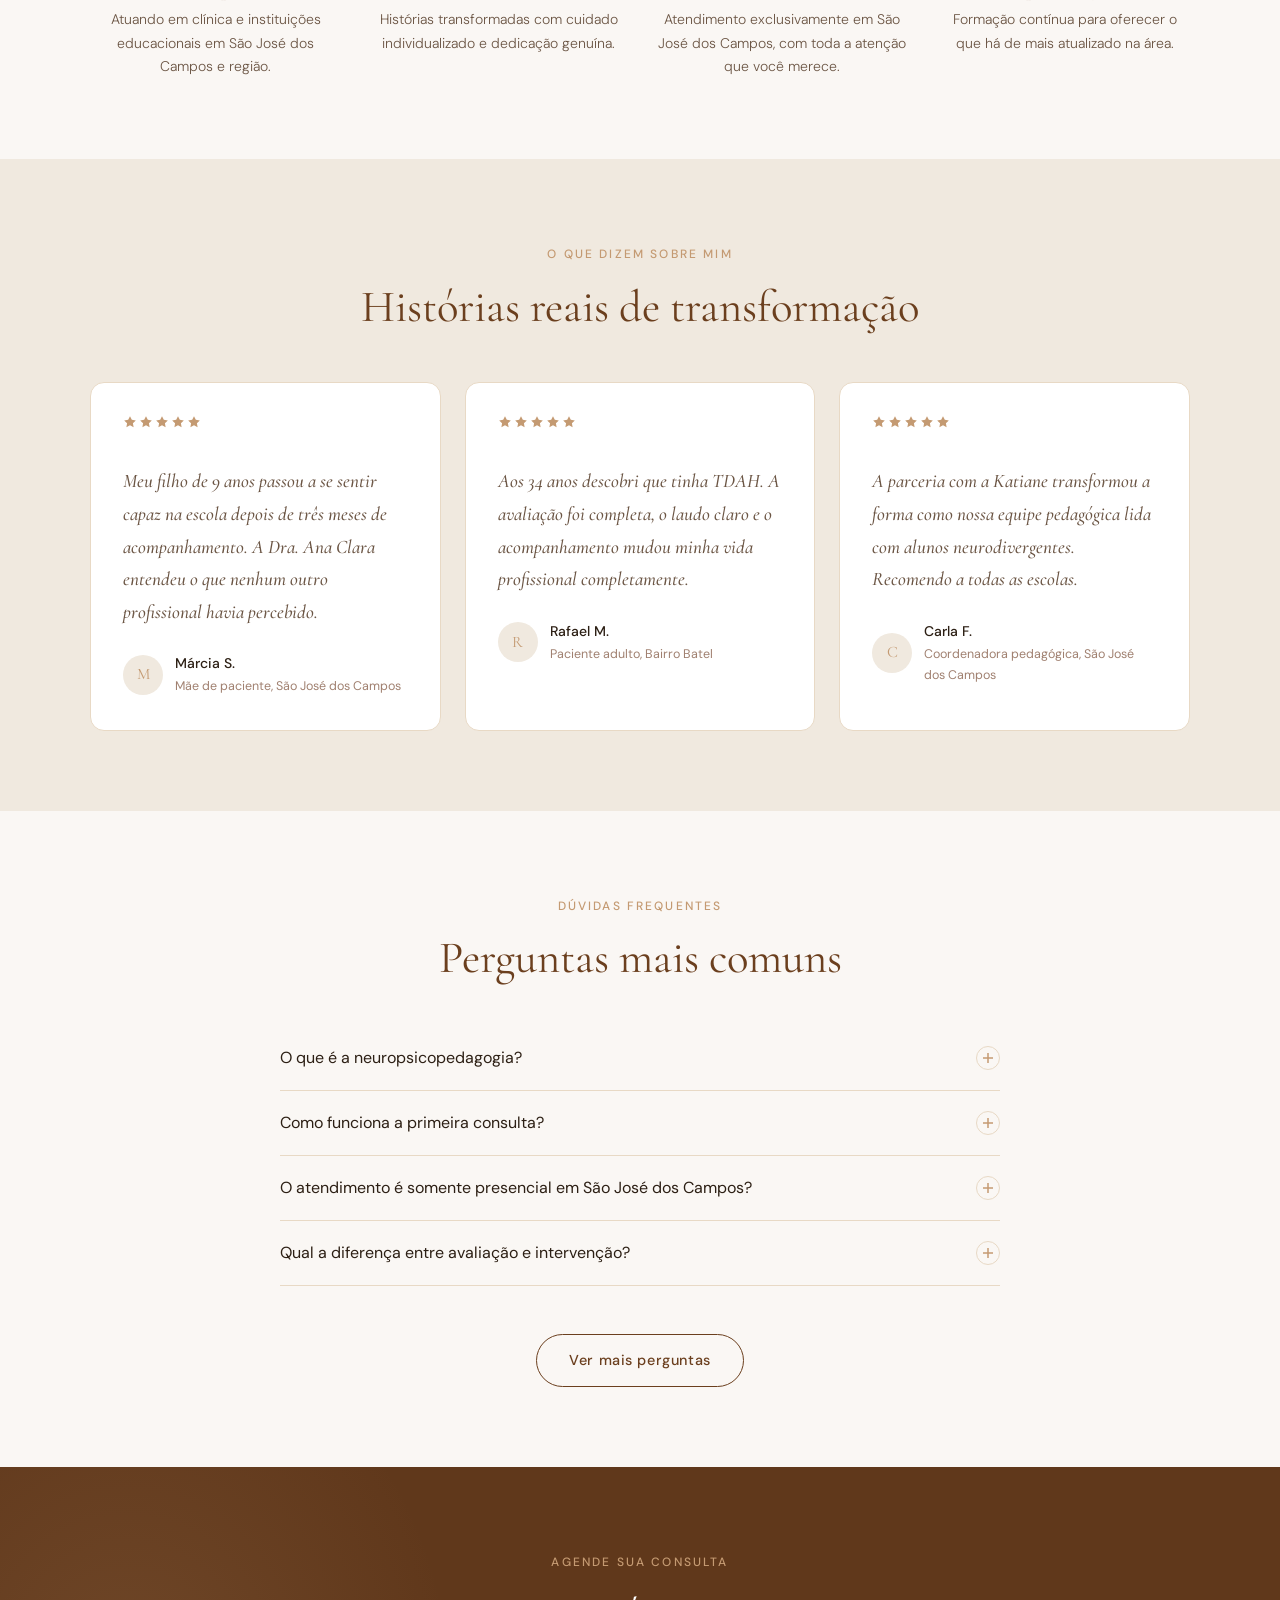
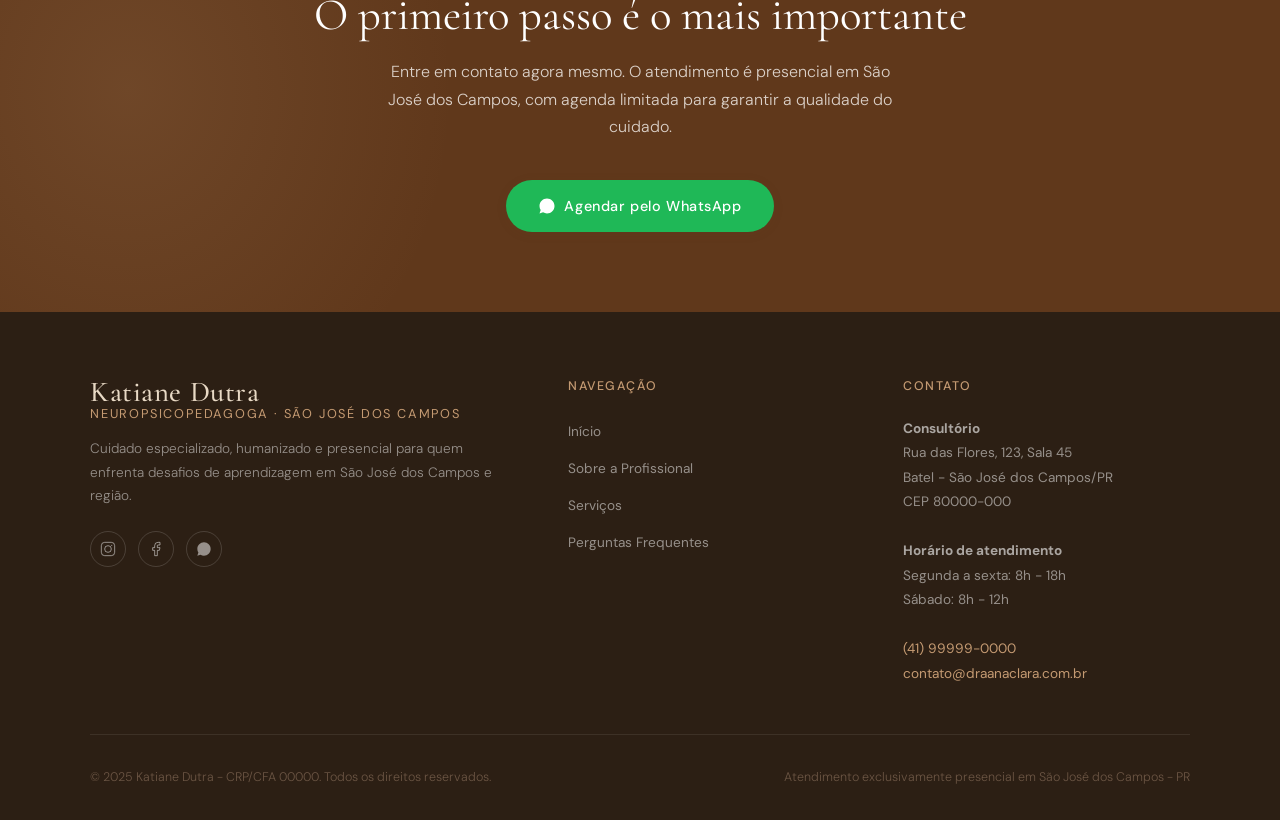
==== commit e47a23b0: "Atualiza a página Sobre" ====
--- a/index.html
+++ b/index.html
@@ -214,25 +214,19 @@
                 role="img"
                 aria-label="Foto da Katiane Dutra"
               >
-                <svg
-                  viewBox="0 0 24 24"
-                  fill="none"
-                  stroke="currentColor"
-                  stroke-width="1"
-                  aria-hidden="true"
-                >
-                  <circle cx="12" cy="8" r="4" />
-                  <path d="M4 20c0-4 3.6-7 8-7s8 3 8 7" />
-                </svg>
-                <span>Foto da profissional</span>
+                <img
+                  src="images/katiane-dutra.webp"
+                  alt="Foto profissional da Katiane Dutra"
+                  width="450"
+                  height="450"
+                />
               </div>
             </div>
 
             <div class="about-home-text">
               <span class="section-label reveal">Sobre a profissional</span>
               <h2 id="sobre-titulo-home" class="reveal">
-                Especialista em neuropsicopedagogia com olhar atento para cada
-                história
+                Especialista em neuropsicopedagogia
               </h2>
               <p class="reveal">
                 Com mais de sete anos dedicados ao estudo e à prática da
--- a/style.css
+++ b/style.css
@@ -237,6 +237,7 @@
   display: flex;
   align-items: center;
   justify-content: space-between;
+  gap: 5rem;
   height: var(--header-h);
 }
 .logo {
@@ -405,11 +406,10 @@
 .hero-label {
   display: inline-flex;
   align-items: center;
-  text-align: center;
   gap: 0.5rem;
   background: var(--cream);
   color: var(--brown);
-  font-size: 0.78rem;
+  font-size: 0.65rem;
   font-weight: 500;
   letter-spacing: 0.1em;
   text-transform: uppercase;
@@ -421,7 +421,6 @@
   margin-bottom: 1.25rem;
   color: var(--text);
   text-align: center;
-  font-size: 4rem;
 }
 .hero h1 em {
   font-style: italic;
@@ -429,7 +428,7 @@
   text-align: center;
 }
 .hero-desc {
-  font-size: 1.2rem;
+  font-size: 1.1rem;
   line-height: 1.8;
   color: var(--text-mid);
   margin-bottom: 2rem;
@@ -712,7 +711,8 @@
 .testimonial-text {
   font-style: italic;
   font-family: var(--font-display);
-  font-size: 1.05rem;
+  font-size: 1.2rem;
+  font-weight: 500;
   color: var(--text-mid);
   margin-bottom: 1.5rem;
   padding-top: 1.5rem;
@@ -970,24 +970,19 @@
   position: sticky;
   top: calc(var(--header-h) + 2rem);
 }
-.sobre-img-wrap .img-placeholder {
+
+.img-placeholder {
   width: 100%;
-  aspect-ratio: 4/5;
-  border-radius: var(--radius-lg);
-  background: var(--bg-warm);
-  display: flex;
-  flex-direction: column;
-  align-items: center;
-  justify-content: center;
-  gap: 1rem;
-  color: var(--brown-light);
-  font-size: 0.82rem;
-  letter-spacing: 0.05em;
-}
-.sobre-img-wrap .img-placeholder svg {
-  width: 52px;
-  height: 52px;
-  opacity: 0.45;
+  max-width: 420px;
+  aspect-ratio: 3 / 4;
+  overflow: hidden;
+  border-radius: 24px;
+}
+
+.img-placeholder img {
+  width: 100%;
+  height: 100%;
+  object-fit: cover;
 }
 .sobre-text h2 {
   margin-bottom: 1.25rem;
@@ -1095,10 +1090,11 @@
 }
 .pilar-card h4 {
   color: var(--white);
-  margin-bottom: 0.5rem;
+  margin-bottom: 1rem;
+  font-size: 1.1rem;
 }
 .pilar-card p {
-  color: rgba(255, 255, 255, 0.5);
+  color: var(--cream);
   font-size: 0.875rem;
 }
 
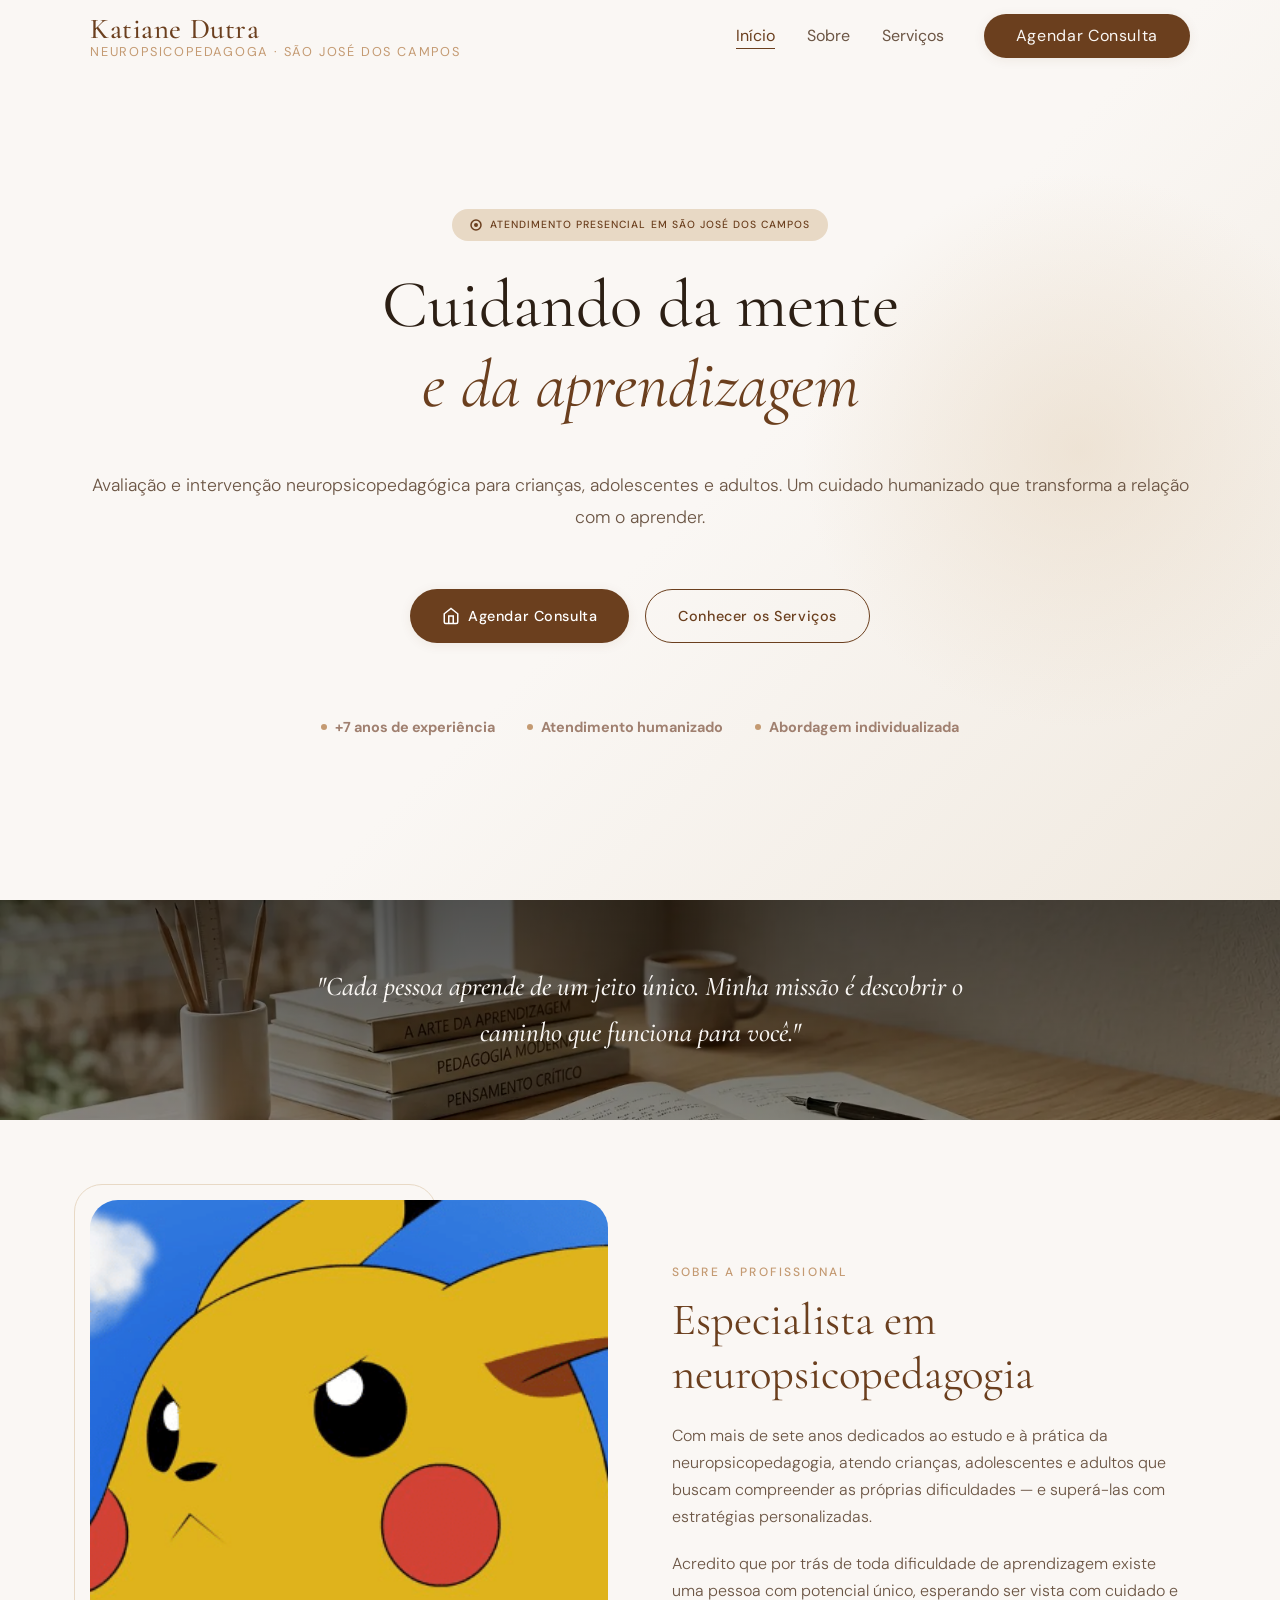
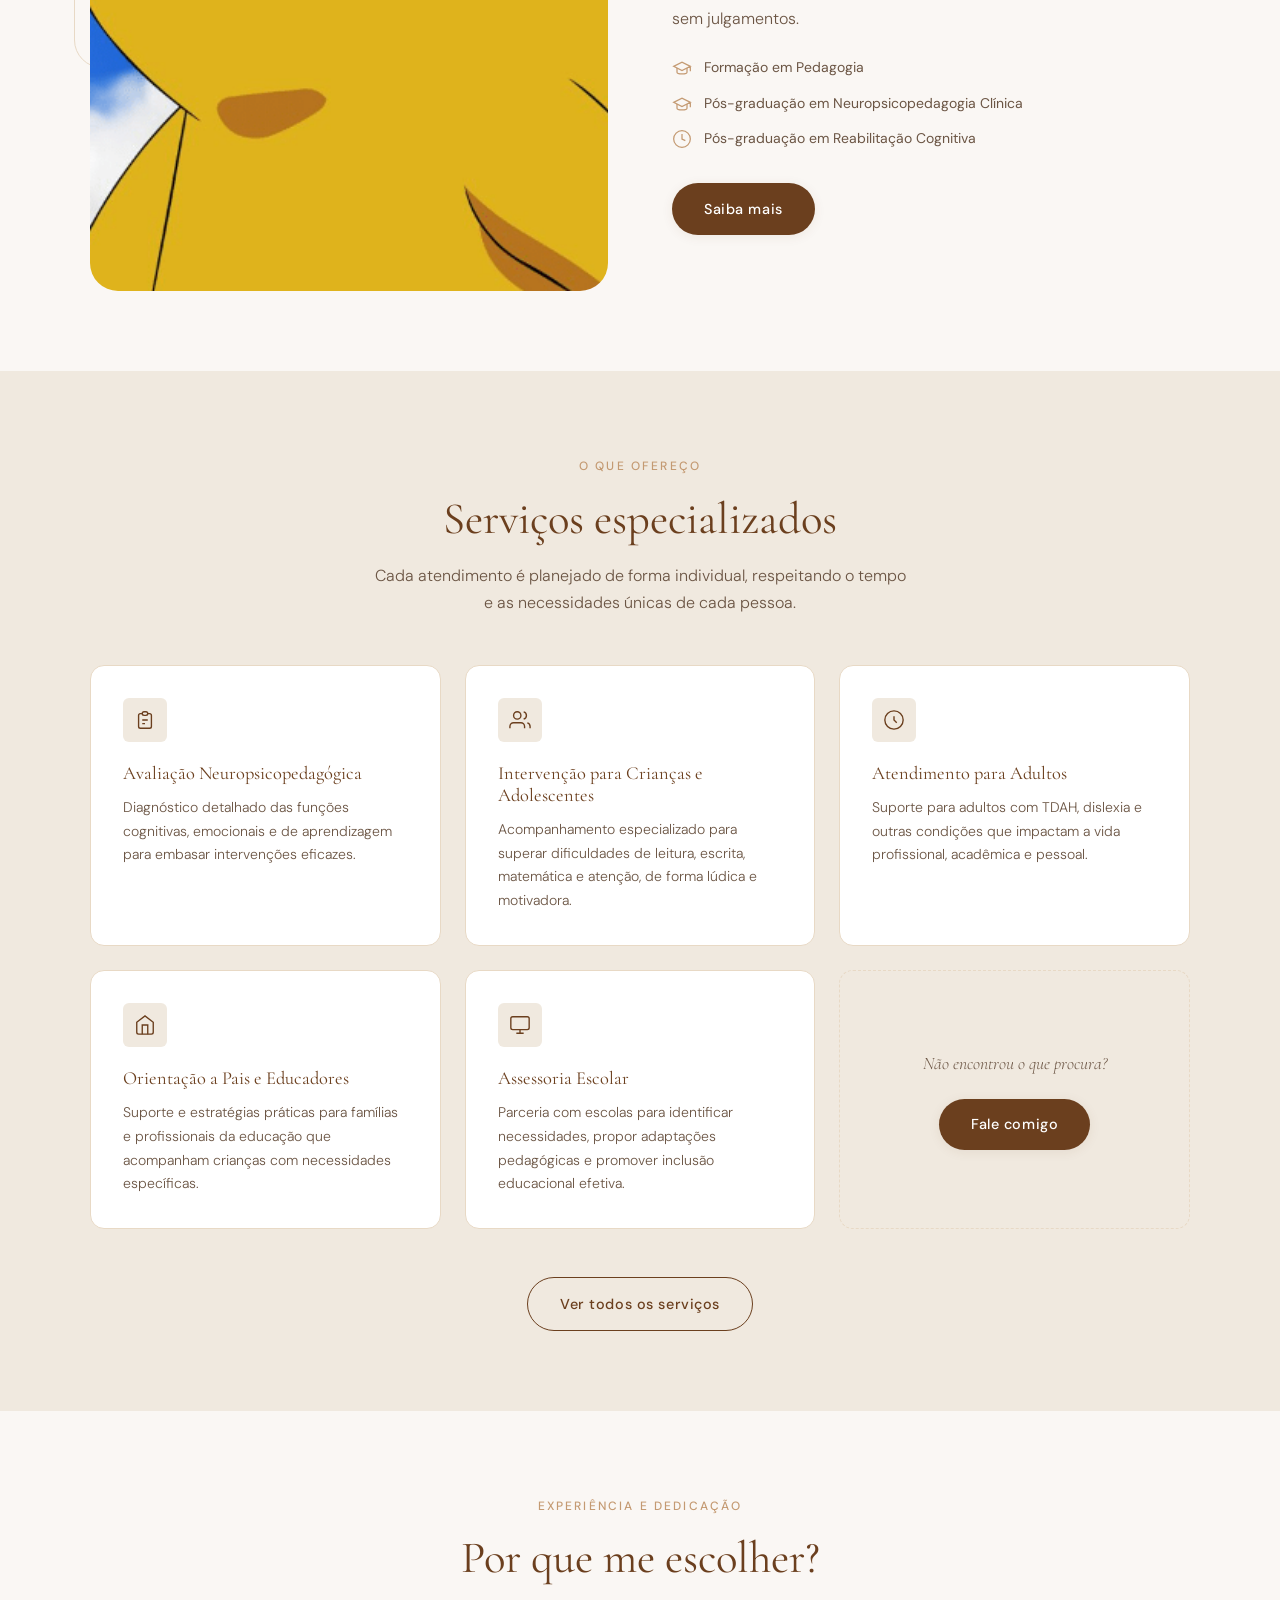
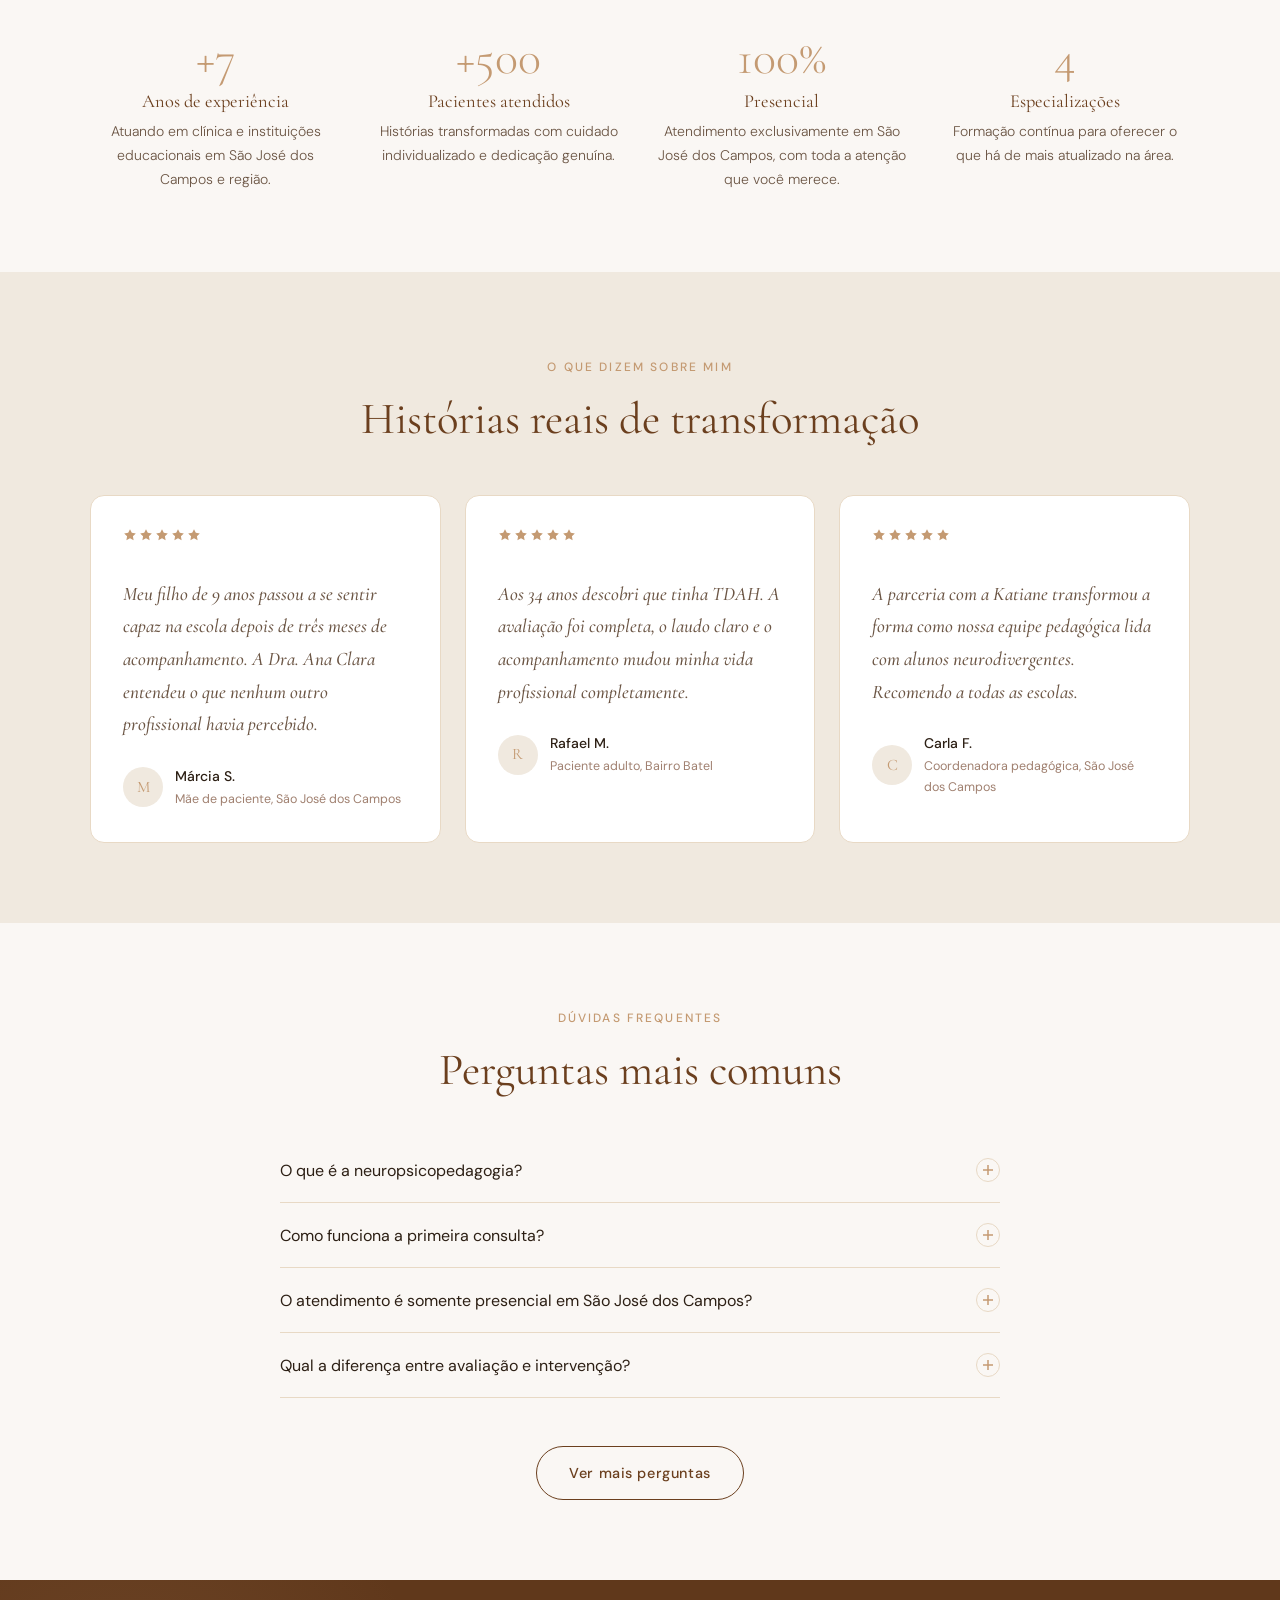
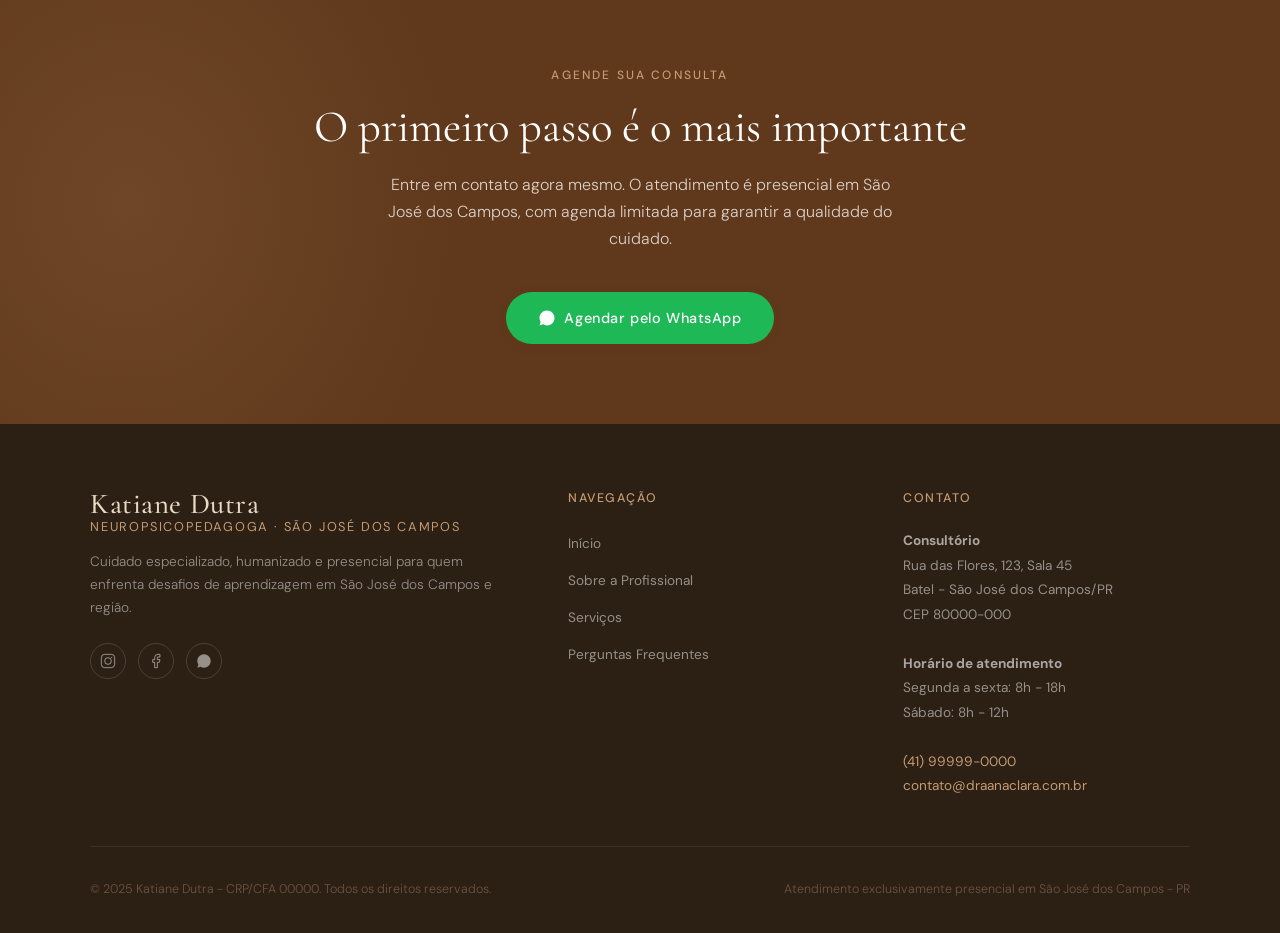
==== commit 46d38306: "adiciona imagens na página serviços" ====
--- a/index.html
+++ b/index.html
@@ -217,8 +217,6 @@
                 <img
                   src="images/katiane-dutra.webp"
                   alt="Foto profissional da Katiane Dutra"
-                  width="450"
-                  height="450"
                 />
               </div>
             </div>
--- a/style.css
+++ b/style.css
@@ -538,21 +538,8 @@
   width: 100%;
   aspect-ratio: 3/4;
   border-radius: var(--radius-lg);
-  background: var(--bg-warm);
-  display: flex;
-  flex-direction: column;
-  align-items: center;
-  justify-content: center;
-  gap: 1rem;
-  color: var(--brown-light);
-  font-size: 0.85rem;
-  letter-spacing: 0.05em;
-}
-.about-home-img .img-placeholder svg {
-  width: 48px;
-  height: 48px;
-  opacity: 0.5;
-}
+}
+
 .about-home-img::before {
   content: "";
   position: absolute;
@@ -971,18 +958,13 @@
   top: calc(var(--header-h) + 2rem);
 }
 
-.img-placeholder {
-  width: 100%;
-  max-width: 420px;
-  aspect-ratio: 3 / 4;
-  overflow: hidden;
-  border-radius: 24px;
-}
-
 .img-placeholder img {
   width: 100%;
-  height: 100%;
+  aspect-ratio: 3 / 4;
   object-fit: cover;
+  object-position: center;
+  display: block;
+  border-radius: var(--radius-lg);
 }
 .sobre-text h2 {
   margin-bottom: 1.25rem;
@@ -1110,6 +1092,7 @@
 .servico-detalhe:last-child {
   border-bottom: none;
 }
+
 .servico-detalhe.reverse .servico-img {
   order: 2;
 }
@@ -1120,19 +1103,6 @@
   width: 100%;
   aspect-ratio: 4/3;
   border-radius: var(--radius-md);
-  background: var(--bg-warm);
-  display: flex;
-  flex-direction: column;
-  align-items: center;
-  justify-content: center;
-  gap: 0.75rem;
-  color: var(--brown-light);
-  font-size: 0.82rem;
-}
-.servico-img .img-placeholder svg {
-  width: 40px;
-  height: 40px;
-  opacity: 0.45;
 }
 .servico-content .section-label {
   margin-bottom: 0.5rem;
@@ -1190,9 +1160,11 @@
     grid-template-columns: 1fr;
     gap: 2rem;
   }
-  .servico-detalhe.reverse .servico-img,
+  .servico-detalhe.reverse .servico-img {
+    order: 1;
+  }
   .servico-detalhe.reverse .servico-content {
-    order: unset;
+    order: 2;
   }
 }
 
